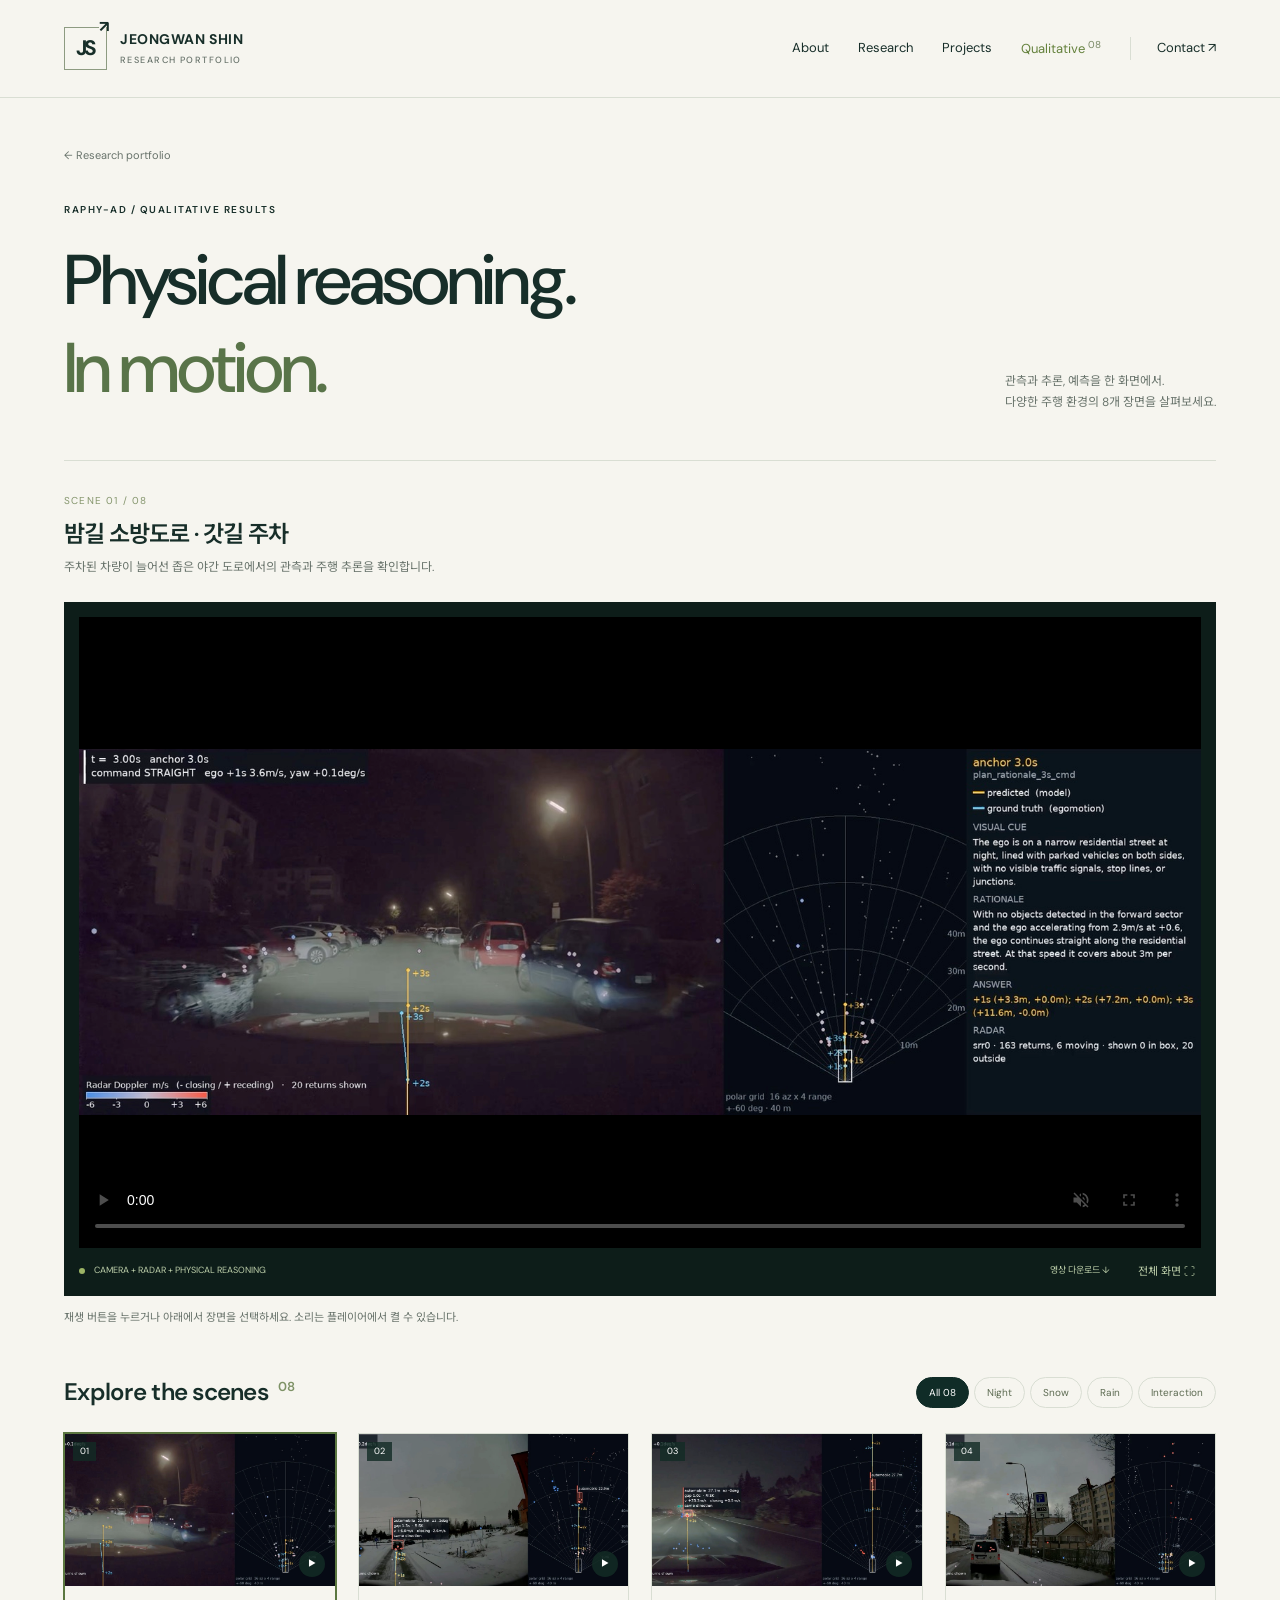
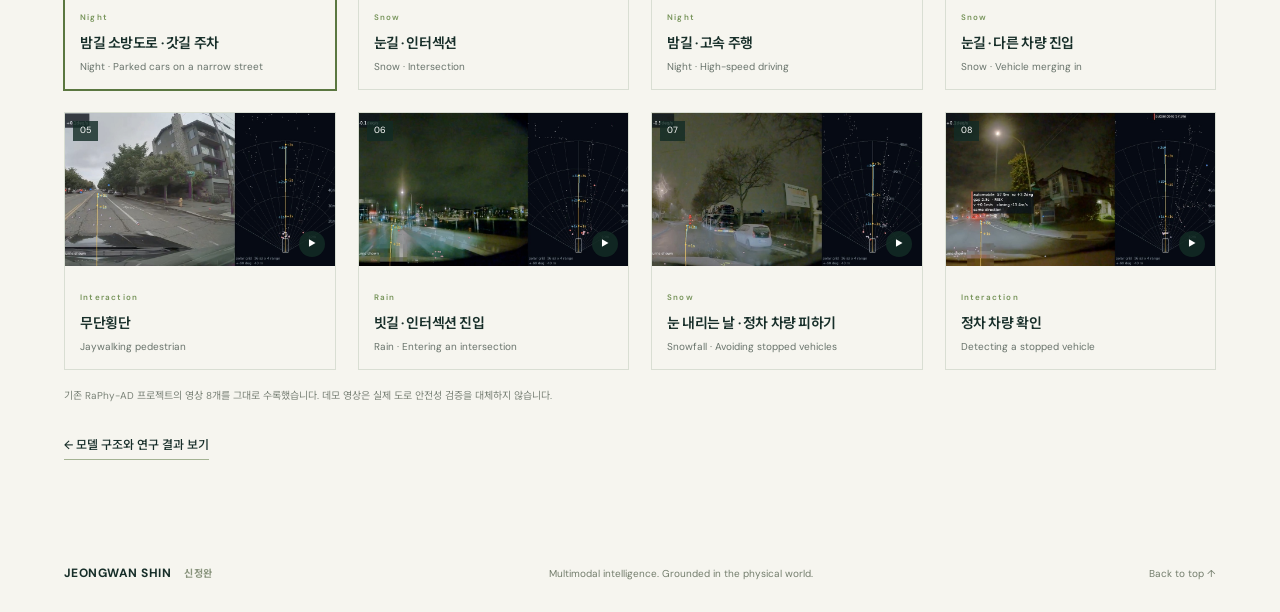
==== qualitative.html @ ce57fabe "Build research portfolio with eight qualitative driving videos" ====
<!doctype html><html lang="ko"><head><meta charset="UTF-8"><meta name="viewport" content="width=device-width, initial-scale=1"><meta name="description" content="신정완의 연구 포트폴리오. Radar-AI, Physical AI, 자율주행 및 Video-LM 연구와 RaPhy-AD 영상 데모."><meta name="theme-color" content="#102c27"><title>Qualitative · 8 Driving Scenes · Jeongwan Shin</title><link rel="icon" href="favicon.svg" type="image/svg+xml"><link rel="stylesheet" href="style.css"></head><body><a class="skip" href="#main">본문 바로가기</a><header><a class="brand" href="index.html"><span class="brand-mark">JS<span>↗</span></span><span>JEONGWAN SHIN<small>RESEARCH PORTFOLIO</small></span></a><nav aria-label="주 메뉴"><a href="index.html#about">About</a><a href="index.html#research">Research</a><a href="index.html#projects">Projects</a><a href="qualitative.html">Qualitative <span class="nav-count">08</span></a><a href="index.html#contact">Contact ↗</a></nav></header><main id="main"><section class="qual-intro"><a class="back-link" href="index.html#projects">← Research portfolio</a><div class="section-head"><div><p class="eyebrow">RAPHY-AD / QUALITATIVE RESULTS</p><h1>Physical reasoning.<br><em>In motion.</em></h1></div><p>관측과 추론, 예측을 한 화면에서.<br>다양한 주행 환경의 8개 장면을 살펴보세요.</p></div></section><section class="cinema-section" aria-label="선택한 주행 영상"><div class="selected-info" aria-live="polite"><span id="scene-number">SCENE 01 / 08</span><h2 id="scene-title">밤길 소방도로 · 갓길 주차</h2><p id="scene-description">주차된 차량이 늘어선 좁은 야간 도로에서의 관측과 주행 추론을 확인합니다.</p></div><div class="cinema"><video id="player" controls muted playsinline preload="metadata" poster="scene-01.jpg" aria-label="밤길 소방도로 · 갓길 주차"><source src="scene-01.mp4" type="video/mp4">브라우저가 영상을 지원하지 않습니다.</video><div class="cinema-bar"><span><i class="dot"></i> CAMERA + RADAR + PHYSICAL REASONING</span><div><a id="video-download" href="scene-01.mp4" download>영상 다운로드 ↓</a><button id="fullscreen" type="button">전체 화면 ⛶</button></div></div></div><p class="video-status" id="video-status" role="status">재생 버튼을 누르거나 아래에서 장면을 선택하세요. 소리는 플레이어에서 켤 수 있습니다.</p></section><section class="video-library"><div class="library-head"><h2>Explore the scenes <span>08</span></h2><div class="filters" role="group" aria-label="주행 환경 필터"><button data-filter="All" aria-pressed="true">All 08</button><button data-filter="Night" aria-pressed="false">Night</button><button data-filter="Snow" aria-pressed="false">Snow</button><button data-filter="Rain" aria-pressed="false">Rain</button><button data-filter="Interaction" aria-pressed="false">Interaction</button></div></div><div class="video-grid"><button class="video-card active" data-scene="1" data-category="Night" aria-pressed="true"><div class="thumb"><img src="scene-01.jpg" loading="lazy" alt=""><span class="thumb-index">01</span><span class="thumb-play">▶</span></div><div class="card-copy"><span class="eyebrow">Night</span><h3>밤길 소방도로 · 갓길 주차</h3><p>Night · Parked cars on a narrow street</p></div></button><button class="video-card " data-scene="2" data-category="Snow" aria-pressed="false"><div class="thumb"><img src="scene-02.jpg" loading="lazy" alt=""><span class="thumb-index">02</span><span class="thumb-play">▶</span></div><div class="card-copy"><span class="eyebrow">Snow</span><h3>눈길 · 인터섹션</h3><p>Snow · Intersection</p></div></button><button class="video-card " data-scene="3" data-category="Night" aria-pressed="false"><div class="thumb"><img src="scene-03.jpg" loading="lazy" alt=""><span class="thumb-index">03</span><span class="thumb-play">▶</span></div><div class="card-copy"><span class="eyebrow">Night</span><h3>밤길 · 고속 주행</h3><p>Night · High-speed driving</p></div></button><button class="video-card " data-scene="4" data-category="Snow" aria-pressed="false"><div class="thumb"><img src="scene-04.jpg" loading="lazy" alt=""><span class="thumb-index">04</span><span class="thumb-play">▶</span></div><div class="card-copy"><span class="eyebrow">Snow</span><h3>눈길 · 다른 차량 진입</h3><p>Snow · Vehicle merging in</p></div></button><button class="video-card " data-scene="5" data-category="Interaction" aria-pressed="false"><div class="thumb"><img src="scene-05.jpg" loading="lazy" alt=""><span class="thumb-index">05</span><span class="thumb-play">▶</span></div><div class="card-copy"><span class="eyebrow">Interaction</span><h3>무단횡단</h3><p>Jaywalking pedestrian</p></div></button><button class="video-card " data-scene="6" data-category="Rain" aria-pressed="false"><div class="thumb"><img src="scene-06.jpg" loading="lazy" alt=""><span class="thumb-index">06</span><span class="thumb-play">▶</span></div><div class="card-copy"><span class="eyebrow">Rain</span><h3>빗길 · 인터섹션 진입</h3><p>Rain · Entering an intersection</p></div></button><button class="video-card " data-scene="7" data-category="Snow" aria-pressed="false"><div class="thumb"><img src="scene-07.jpg" loading="lazy" alt=""><span class="thumb-index">07</span><span class="thumb-play">▶</span></div><div class="card-copy"><span class="eyebrow">Snow</span><h3>눈 내리는 날 · 정차 차량 피하기</h3><p>Snowfall · Avoiding stopped vehicles</p></div></button><button class="video-card " data-scene="8" data-category="Interaction" aria-pressed="false"><div class="thumb"><img src="scene-08.jpg" loading="lazy" alt=""><span class="thumb-index">08</span><span class="thumb-play">▶</span></div><div class="card-copy"><span class="eyebrow">Interaction</span><h3>정차 차량 확인</h3><p>Detecting a stopped vehicle</p></div></button></div><p class="source-note">기존 RaPhy-AD 프로젝트의 영상 8개를 그대로 수록했습니다. 데모 영상은 실제 도로 안전성 검증을 대체하지 않습니다.</p><a class="text-link" href="index.html#projects">← 모델 구조와 연구 결과 보기</a></section></main><footer><a class="brand" href="index.html">JEONGWAN SHIN <span>신정완</span></a><p>Multimodal intelligence. Grounded in the physical world.</p><a href="#main">Back to top ↑</a></footer><script src="script.js"></script></body></html>
---- style.css ----
@import url('https://fonts.googleapis.com/css2?family=DM+Sans:wght@400;500;600;700&family=Noto+Sans+KR:wght@400;500;600;700;800&display=swap');
:root{--ink:#172e29;--muted:#68736b;--paper:#f6f5ef;--green:#102c27;--lime:#d4e4ab;--line:#d9ded3}*{box-sizing:border-box}html{scroll-behavior:smooth;scroll-padding-top:100px}body{margin:0;background:var(--paper);color:var(--ink);font-family:'DM Sans','Noto Sans KR',sans-serif;line-height:1.7;-webkit-font-smoothing:antialiased}a{color:inherit;text-decoration:none}button{font:inherit;cursor:pointer}img{max-width:100%;display:block}button,a{-webkit-tap-highlight-color:transparent}a:focus-visible,button:focus-visible,summary:focus-visible{outline:3px solid #8fa73e;outline-offset:5px}h1,h2,h3,p{margin:0}h1,h2,h3{line-height:1.25;letter-spacing:-.045em}h2{font-size:clamp(30px,3.1vw,46px);font-weight:600}h3{font-size:23px;font-weight:600}p{word-break:keep-all}em{font-style:normal;color:#597449}.skip{position:absolute;left:20px;top:-100px;z-index:100;background:white;padding:12px}.skip:focus{top:0}header{height:98px;display:flex;align-items:center;justify-content:space-between;padding:0 5%;border-bottom:1px solid var(--line);background:var(--paper)}.brand{display:flex;align-items:center;gap:13px;font-size:14px;font-weight:700;letter-spacing:.04em;line-height:1.4}.brand small{display:block;font-size:9px;color:var(--muted);letter-spacing:.16em;font-weight:500;margin-top:4px}.brand-mark{font-size:21px;letter-spacing:-.12em;position:relative;border:1px solid #8d9b81;width:43px;height:43px;display:grid;place-items:center}.brand-mark span{position:absolute;right:0;top:-9px;background:var(--paper);font-size:16px;line-height:1}nav{display:flex;gap:29px;align-items:center;font-size:13px}nav a:hover,nav [aria-current]{color:#64813c}nav a:last-child{border-left:1px solid var(--line);padding-left:26px}.nav-count{font-size:10px;vertical-align:super;color:#788764}main{max-width:1600px;margin:auto}.hero{padding:88px 5% 78px;display:grid;grid-template-columns:1fr 1fr;gap:6%;align-items:center}.eyebrow{font-size:10px;letter-spacing:.15em;font-weight:600;line-height:1.6}.dot{display:inline-block;width:6px;height:6px;border-radius:50%;background:#9cb466;margin-right:7px;vertical-align:middle}.hero h1{font-size:clamp(36px,4vw,61px);font-weight:600;line-height:1.3;margin:25px 0}.hero-desc{color:var(--muted);font-size:14px;line-height:1.9}.identity{margin:28px 0}.identity strong{font-size:17px}.identity strong span{font-size:13px;color:var(--muted);margin-left:8px;font-weight:400}.identity p{font-size:11px;line-height:1.8;color:var(--muted);margin-top:6px}.actions{display:flex;align-items:center;gap:24px;margin-top:31px}.button{display:inline-flex;align-items:center;justify-content:center;gap:29px;padding:15px 23px;font-size:12px;font-weight:500;transition:transform .2s}.button:hover{transform:translateY(-3px)}.primary{background:var(--green);color:#fff}.text-link{font-size:12px;font-weight:500;border-bottom:1px solid #a4b393;padding-bottom:4px}.hero-visual{background:#173b32;padding:18px;color:#dfe7ce;box-shadow:18px 18px 0 #e9ecdf;transform:rotate(-1deg)}.visual-top{display:flex;justify-content:space-between;font-size:9px;letter-spacing:.09em;margin-bottom:17px}.hero-visual img{width:100%;aspect-ratio:1.73;object-fit:cover}.visual-caption{display:flex;align-items:center;gap:15px;margin:21px 0}.visual-caption strong{font-size:17px;font-weight:500}.visual-caption p{font-size:10px;letter-spacing:.1em;color:#b7c8af;margin-top:4px}.visual-caption>span:last-child{margin-left:auto;font-size:25px}.play{border:1px solid #7c9872;width:38px;height:38px;border-radius:50%;display:grid;place-items:center;font-size:10px}.visual-tags{display:flex;gap:8px;border-top:1px solid #3a5547;padding-top:15px}.visual-tags span{font-size:8px;border:1px solid #45624e;padding:3px 8px;letter-spacing:.08em}.specialties{display:flex;justify-content:space-between;align-items:center;padding:22px 5%;border-top:1px solid var(--line);border-bottom:1px solid var(--line);font-size:11px;letter-spacing:.15em}.specialties i{font-size:20px;color:#879c6e}.section{margin:0 5%;padding:88px 0;border-bottom:1px solid var(--line)}.about,.experience{display:grid;grid-template-columns:1fr 1.2fr;gap:12%}.section h2{margin-top:17px}.lead{font-size:23px;letter-spacing:-.03em;line-height:1.6}.muted{color:var(--muted);font-size:14px;margin-top:20px}.stats{display:grid;grid-template-columns:repeat(3,1fr);margin-top:35px;gap:20px}.stats strong{font-size:46px;font-weight:500;letter-spacing:-.06em}.stats strong span{font-size:16px;margin-left:6px}.stats p{font-size:11px;color:var(--muted)}.source-note{font-size:10px;color:#7a8277;margin-top:17px;line-height:1.8}.timeline{border-top:1px solid var(--line);margin-top:30px}.timeline>div{display:flex;gap:25px;padding-top:20px;font-size:11px}.timeline span{color:#738365;min-width:75px}.timeline p{color:var(--muted)}.timeline b{font-weight:500;color:var(--ink)}.section-head{display:flex;justify-content:space-between;align-items:flex-end;margin-bottom:38px;gap:30px}.section-head>p{font-size:12px;color:var(--muted)}.research-grid{display:grid;grid-template-columns:repeat(2,1fr);border-top:1px solid var(--line);border-left:1px solid var(--line)}.research-grid article{padding:34px;border-right:1px solid var(--line);border-bottom:1px solid var(--line)}.number{font-size:10px;color:#789160;letter-spacing:.1em}.research-grid h3{margin:17px 0}.research-grid p{font-size:13px;color:var(--muted);max-width:480px}.tag{display:block;font-size:10px;letter-spacing:.03em;color:#6a7a5b;margin-top:26px}.feature{background:var(--green);color:#f3f5eb;padding:60px 5%;margin-top:30px}.feature-head{display:flex;justify-content:space-between;gap:20px;color:var(--lime)}.status{font-size:9px;letter-spacing:.1em;border:1px solid #647959;padding:4px 9px}.feature-title{display:grid;grid-template-columns:1fr 1fr;gap:10%;align-items:end;margin:33px 0}.feature-title h2{font-size:67px;letter-spacing:-.06em}.feature-title h2 span{font-size:28px;display:block;color:var(--lime);font-weight:400;letter-spacing:-.02em;margin-top:17px}.feature-title p{font-size:14px;color:#bdcbb9;line-height:1.9}.architecture{display:block;background:#fff;padding:20px;margin-top:42px}.architecture img{width:100%}.architecture span{display:block;font-size:9px;color:#6c7d5a;margin-top:15px;letter-spacing:.1em}.method-grid{display:grid;grid-template-columns:repeat(3,1fr);gap:36px;margin:38px 0}.method-grid article>span{color:var(--lime);font-size:11px}.method-grid h3{font-size:18px;margin:12px 0}.method-grid p{font-size:12px;color:#aebfac}.results{display:grid;grid-template-columns:repeat(3,1fr);border-top:1px solid #3d5548;border-bottom:1px solid #3d5548;padding:25px 0;gap:30px}.results strong{font-size:55px;letter-spacing:-.05em;font-weight:400;color:var(--lime)}.results strong span{font-size:20px;margin-left:5px}.results p{font-size:11px;color:#bdcbb9}.result-note{font-size:10px;color:#94ab97;margin-top:15px}details{margin-top:28px;border-top:1px solid #56705a;border-bottom:1px solid #56705a}summary{cursor:pointer;list-style:none;display:flex;justify-content:space-between;padding:18px 0;font-size:12px}summary::-webkit-details-marker{display:none}.detail-content p{font-size:12px;color:#bdcbb9;margin-bottom:20px}.feature-actions{display:flex;gap:30px;align-items:center;margin-top:35px}.light{background:var(--lime);color:var(--green)}.simulation-grid{display:grid;grid-template-columns:1fr 1fr;gap:30px}.simulation-grid img{width:100%;aspect-ratio:1.77;object-fit:cover;margin-bottom:25px}.simulation-grid h3{margin:12px 0}.simulation-grid p{color:var(--muted);font-size:13px}.pipeline-detail{border-color:var(--line)}.pipeline-detail img{max-height:600px;width:auto;margin:0 auto 30px}.project-list article{display:flex;gap:25px;padding:24px 0;border-top:1px solid var(--line)}.project-list article>span{font-size:10px;color:#8a9a79}.project-list h3{font-size:17px}.project-list p{font-size:12px;color:var(--muted);margin-top:9px}.contact{background:#e7ebda;padding:65px 5%}.contact h2{margin:20px 0 28px}.email{font-size:clamp(21px,3vw,40px);letter-spacing:-.03em;border-bottom:1px solid #869774;padding-bottom:6px}.contact-links{display:flex;gap:30px;font-size:12px;margin-top:35px}footer{padding:30px 5%;display:flex;align-items:center;justify-content:space-between;gap:30px;font-size:10px;color:#737d6c}footer .brand{font-size:12px;color:var(--ink)}footer .brand span{color:#89947d;font-size:10px}.qual-intro{padding:42px 5% 0}.back-link{font-size:11px;color:var(--muted)}.qual-intro .section-head{margin-top:35px}.qual-intro h1{font-size:clamp(42px,5.5vw,76px);font-weight:500;margin-top:18px}.cinema-section{padding:10px 5% 0}.selected-info{border-top:1px solid var(--line);padding:24px 0}.selected-info>span{font-size:10px;color:#84956c;letter-spacing:.12em}.selected-info h2{font-size:23px;margin:8px 0}.selected-info p{font-size:12px;color:var(--muted)}.cinema{background:#0d1d19;padding:15px}.cinema video{width:100%;display:block;aspect-ratio:1.778;background:#000;object-fit:contain}.cinema-bar{display:flex;justify-content:space-between;align-items:center;gap:15px;padding-top:13px;font-size:9px;color:#bdcfaa}.cinema-bar>div{display:flex;gap:22px;align-items:center}.cinema-bar button{border:0;background:transparent;color:inherit;font-size:11px}.video-status{font-size:11px;color:var(--muted);margin-top:12px}.video-library{padding:50px 5% 75px}.library-head{display:flex;justify-content:space-between;align-items:center;gap:25px;margin-bottom:25px}.library-head h2{font-size:24px;letter-spacing:-.03em}.library-head h2 span{font-size:13px;color:#7e9266;vertical-align:super;margin-left:5px}.filters{display:flex;gap:5px;flex-wrap:wrap}.filters button{border:1px solid var(--line);padding:6px 12px;background:transparent;color:#5c6a51;font-size:10px;border-radius:30px}.filters button[aria-pressed=true]{background:var(--green);color:#fff;border-color:var(--green)}.video-grid{display:grid;grid-template-columns:repeat(4,1fr);gap:22px}.video-card{padding:0;text-align:left;border:1px solid var(--line);background:transparent;transition:box-shadow .2s,transform .2s;color:var(--ink)}.video-card:hover{transform:translateY(-3px)}.video-card.active{border-color:#5b7740;box-shadow:0 0 0 1px #5b7740}.thumb{position:relative}.thumb img{aspect-ratio:1.77;width:100%;object-fit:cover}.thumb-index{position:absolute;left:8px;top:8px;background:#122b25cc;color:white;font-size:9px;padding:2px 7px}.thumb-play{position:absolute;right:10px;bottom:9px;color:white;background:#132c24d9;border-radius:50%;width:26px;height:26px;display:grid;place-items:center;font-size:8px}.card-copy{padding:15px}.card-copy .eyebrow{font-size:8px;color:#769359}.card-copy h3{font-size:14px;line-height:1.5;letter-spacing:-.03em;margin:5px 0}.card-copy p{font-size:10px;color:var(--muted);line-height:1.5;word-break:normal}.video-library>.text-link{display:inline-block;margin-top:30px}[hidden]{display:none!important}
@media(min-width:1500px){header,footer{padding-left:max(5%,calc((100vw - 1440px)/2));padding-right:max(5%,calc((100vw - 1440px)/2))}}@media(max-width:1000px){nav{gap:16px}.hero{gap:4%;padding-top:55px}.hero h1{font-size:38px}.hero-visual{padding:12px}.visual-caption strong{font-size:13px}.actions{gap:14px}.button{gap:15px;padding:13px 16px}.video-grid{grid-template-columns:repeat(2,1fr)}.about,.experience{gap:6%}.stats strong{font-size:38px}.library-head{align-items:flex-start;flex-direction:column}}
@media(max-width:700px){header{height:auto;min-height:100px;flex-wrap:wrap;padding:17px 6%;gap:20px}.brand{font-size:12px}.brand-mark{width:35px;height:35px}nav{width:100%;justify-content:space-between;gap:10px;font-size:11px}nav a:last-child{padding-left:0;border:0}.hero{grid-template-columns:1fr;padding:45px 6% 50px;gap:45px}.hero h1{font-size:40px}.hero-desc{font-size:12px}.hero-visual{max-width:540px;transform:none;box-shadow:8px 8px 0 #e9ecdf}.visual-caption strong{font-size:16px}.specialties{padding:17px 6%;flex-wrap:wrap;gap:15px;font-size:8px}.specialties i{font-size:12px}.specialties i:last-of-type{display:none}.section{margin:0 6%;padding:55px 0}.about,.experience{grid-template-columns:1fr;gap:28px}.lead{font-size:20px}.section-head{display:block;margin-bottom:28px}.section-head>p{margin-top:20px}.research-grid{grid-template-columns:1fr}.research-grid article{padding:26px}.feature{padding:40px 6%}.feature-head{align-items:center}.feature-head .eyebrow{font-size:8px}.status{font-size:7px}.feature-title{grid-template-columns:1fr;gap:25px}.feature-title h2{font-size:54px}.feature-title p{font-size:12px}.architecture{padding:9px;margin-top:25px}.architecture span{font-size:7px}.method-grid{grid-template-columns:1fr;gap:25px}.method-grid h3{margin:7px 0}.results{gap:15px}.results strong{font-size:32px}.results strong span{font-size:12px}.results p{font-size:9px}.feature-actions{align-items:flex-start;flex-direction:column;gap:20px}.simulation-grid{grid-template-columns:1fr;gap:35px}.contact{padding:45px 6%}.contact-links{gap:20px;flex-wrap:wrap;font-size:11px}footer{padding:28px 6%;flex-wrap:wrap;gap:15px}footer p{order:3;width:100%}.qual-intro,.cinema-section{padding-left:6%;padding-right:6%}.qual-intro h1{font-size:43px}.selected-info h2{font-size:21px}.cinema{padding:7px}.cinema-bar{font-size:7px;flex-wrap:wrap;padding:10px 4px 4px}.cinema-bar>div{justify-content:space-between;width:100%;font-size:10px}.video-library{padding:35px 6% 50px}.video-grid{gap:12px}.card-copy{padding:10px}.card-copy h3{font-size:12px}.card-copy p{font-size:9px}.filters button{font-size:9px;padding:6px 10px}.identity{margin:24px 0}.pipeline-detail img{width:100%;height:auto}}@media(prefers-reduced-motion:reduce){html{scroll-behavior:auto}*{transition:none!important;transform:none!important}}
h1,h2,h3{word-break:keep-all}@media(max-width:700px){.hero h1{font-size:clamp(28px,7.7vw,36px)}}
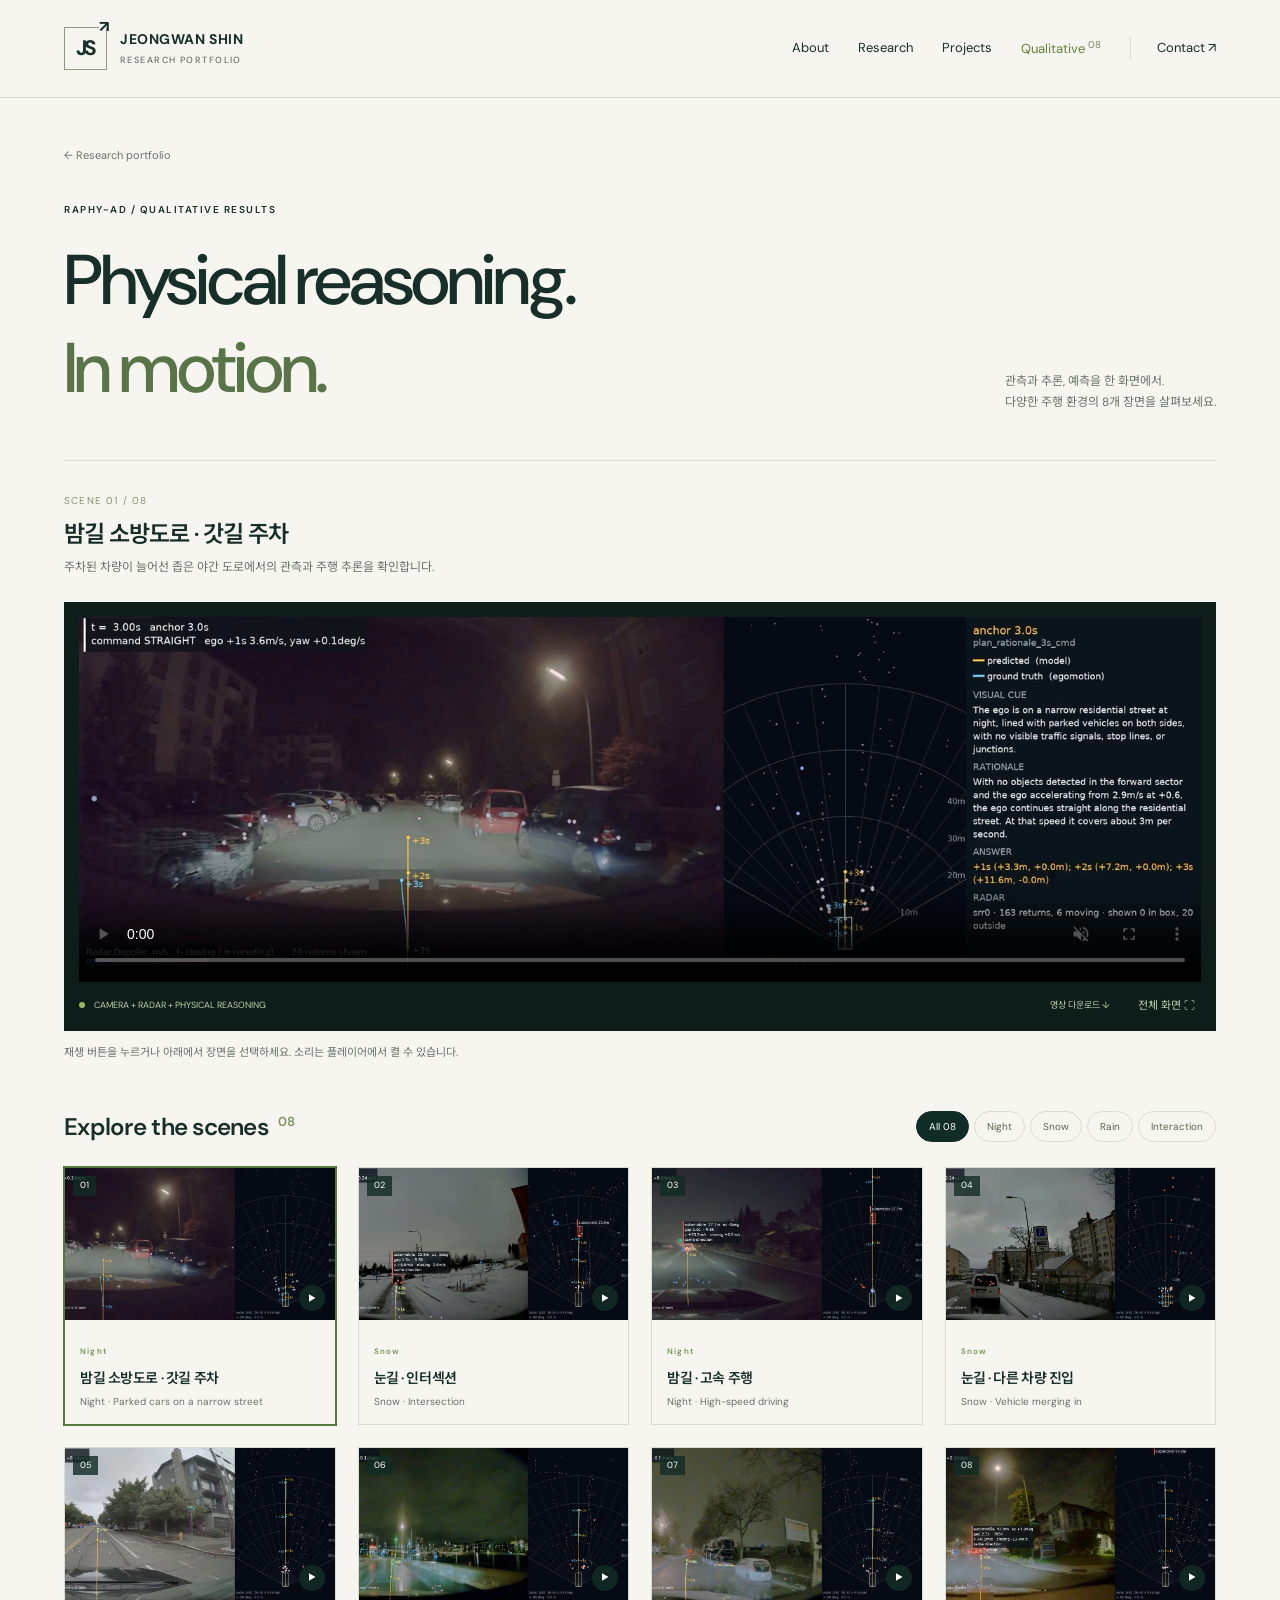
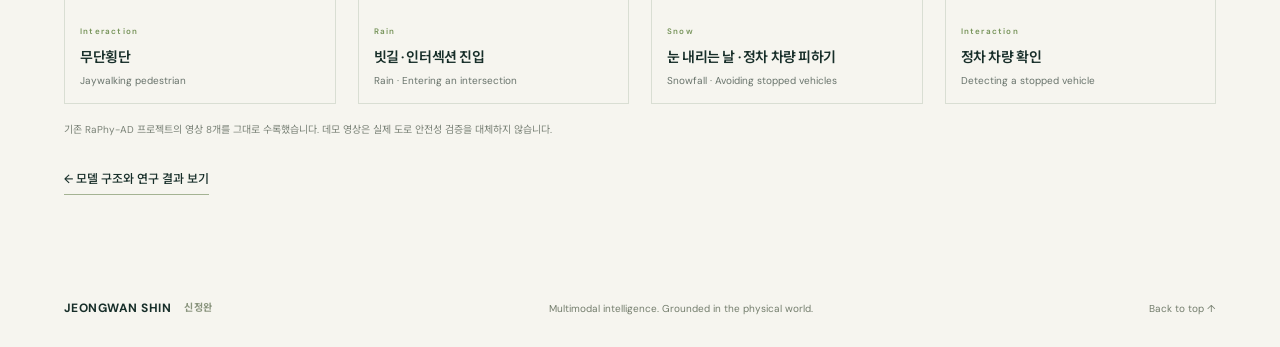
==== commit 0ded8e7e: "Follow all 25 PDF pages and embed qualitative videos after results" ====
--- a/qualitative.html
+++ b/qualitative.html
@@ -1 +1 @@
-<!doctype html><html lang="ko"><head><meta charset="UTF-8"><meta name="viewport" content="width=device-width, initial-scale=1"><meta name="description" content="신정완의 연구 포트폴리오. Radar-AI, Physical AI, 자율주행 및 Video-LM 연구와 RaPhy-AD 영상 데모."><meta name="theme-color" content="#102c27"><title>Qualitative · 8 Driving Scenes · Jeongwan Shin</title><link rel="icon" href="favicon.svg" type="image/svg+xml"><link rel="stylesheet" href="style.css"></head><body><a class="skip" href="#main">본문 바로가기</a><header><a class="brand" href="index.html"><span class="brand-mark">JS<span>↗</span></span><span>JEONGWAN SHIN<small>RESEARCH PORTFOLIO</small></span></a><nav aria-label="주 메뉴"><a href="index.html#about">About</a><a href="index.html#research">Research</a><a href="index.html#projects">Projects</a><a href="qualitative.html">Qualitative <span class="nav-count">08</span></a><a href="index.html#contact">Contact ↗</a></nav></header><main id="main"><section class="qual-intro"><a class="back-link" href="index.html#projects">← Research portfolio</a><div class="section-head"><div><p class="eyebrow">RAPHY-AD / QUALITATIVE RESULTS</p><h1>Physical reasoning.<br><em>In motion.</em></h1></div><p>관측과 추론, 예측을 한 화면에서.<br>다양한 주행 환경의 8개 장면을 살펴보세요.</p></div></section><section class="cinema-section" aria-label="선택한 주행 영상"><div class="selected-info" aria-live="polite"><span id="scene-number">SCENE 01 / 08</span><h2 id="scene-title">밤길 소방도로 · 갓길 주차</h2><p id="scene-description">주차된 차량이 늘어선 좁은 야간 도로에서의 관측과 주행 추론을 확인합니다.</p></div><div class="cinema"><video id="player" controls muted playsinline preload="metadata" poster="scene-01.jpg" aria-label="밤길 소방도로 · 갓길 주차"><source src="scene-01.mp4" type="video/mp4">브라우저가 영상을 지원하지 않습니다.</video><div class="cinema-bar"><span><i class="dot"></i> CAMERA + RADAR + PHYSICAL REASONING</span><div><a id="video-download" href="scene-01.mp4" download>영상 다운로드 ↓</a><button id="fullscreen" type="button">전체 화면 ⛶</button></div></div></div><p class="video-status" id="video-status" role="status">재생 버튼을 누르거나 아래에서 장면을 선택하세요. 소리는 플레이어에서 켤 수 있습니다.</p></section><section class="video-library"><div class="library-head"><h2>Explore the scenes <span>08</span></h2><div class="filters" role="group" aria-label="주행 환경 필터"><button data-filter="All" aria-pressed="true">All 08</button><button data-filter="Night" aria-pressed="false">Night</button><button data-filter="Snow" aria-pressed="false">Snow</button><button data-filter="Rain" aria-pressed="false">Rain</button><button data-filter="Interaction" aria-pressed="false">Interaction</button></div></div><div class="video-grid"><button class="video-card active" data-scene="1" data-category="Night" aria-pressed="true"><div class="thumb"><img src="scene-01.jpg" loading="lazy" alt=""><span class="thumb-index">01</span><span class="thumb-play">▶</span></div><div class="card-copy"><span class="eyebrow">Night</span><h3>밤길 소방도로 · 갓길 주차</h3><p>Night · Parked cars on a narrow street</p></div></button><button class="video-card " data-scene="2" data-category="Snow" aria-pressed="false"><div class="thumb"><img src="scene-02.jpg" loading="lazy" alt=""><span class="thumb-index">02</span><span class="thumb-play">▶</span></div><div class="card-copy"><span class="eyebrow">Snow</span><h3>눈길 · 인터섹션</h3><p>Snow · Intersection</p></div></button><button class="video-card " data-scene="3" data-category="Night" aria-pressed="false"><div class="thumb"><img src="scene-03.jpg" loading="lazy" alt=""><span class="thumb-index">03</span><span class="thumb-play">▶</span></div><div class="card-copy"><span class="eyebrow">Night</span><h3>밤길 · 고속 주행</h3><p>Night · High-speed driving</p></div></button><button class="video-card " data-scene="4" data-category="Snow" aria-pressed="false"><div class="thumb"><img src="scene-04.jpg" loading="lazy" alt=""><span class="thumb-index">04</span><span class="thumb-play">▶</span></div><div class="card-copy"><span class="eyebrow">Snow</span><h3>눈길 · 다른 차량 진입</h3><p>Snow · Vehicle merging in</p></div></button><button class="video-card " data-scene="5" data-category="Interaction" aria-pressed="false"><div class="thumb"><img src="scene-05.jpg" loading="lazy" alt=""><span class="thumb-index">05</span><span class="thumb-play">▶</span></div><div class="card-copy"><span class="eyebrow">Interaction</span><h3>무단횡단</h3><p>Jaywalking pedestrian</p></div></button><button class="video-card " data-scene="6" data-category="Rain" aria-pressed="false"><div class="thumb"><img src="scene-06.jpg" loading="lazy" alt=""><span class="thumb-index">06</span><span class="thumb-play">▶</span></div><div class="card-copy"><span class="eyebrow">Rain</span><h3>빗길 · 인터섹션 진입</h3><p>Rain · Entering an intersection</p></div></button><button class="video-card " data-scene="7" data-category="Snow" aria-pressed="false"><div class="thumb"><img src="scene-07.jpg" loading="lazy" alt=""><span class="thumb-index">07</span><span class="thumb-play">▶</span></div><div class="card-copy"><span class="eyebrow">Snow</span><h3>눈 내리는 날 · 정차 차량 피하기</h3><p>Snowfall · Avoiding stopped vehicles</p></div></button><button class="video-card " data-scene="8" data-category="Interaction" aria-pressed="false"><div class="thumb"><img src="scene-08.jpg" loading="lazy" alt=""><span class="thumb-index">08</span><span class="thumb-play">▶</span></div><div class="card-copy"><span class="eyebrow">Interaction</span><h3>정차 차량 확인</h3><p>Detecting a stopped vehicle</p></div></button></div><p class="source-note">기존 RaPhy-AD 프로젝트의 영상 8개를 그대로 수록했습니다. 데모 영상은 실제 도로 안전성 검증을 대체하지 않습니다.</p><a class="text-link" href="index.html#projects">← 모델 구조와 연구 결과 보기</a></section></main><footer><a class="brand" href="index.html">JEONGWAN SHIN <span>신정완</span></a><p>Multimodal intelligence. Grounded in the physical world.</p><a href="#main">Back to top ↑</a></footer><script src="script.js"></script></body></html>+<!doctype html><html lang="ko"><head><meta charset="UTF-8"><meta name="viewport" content="width=device-width, initial-scale=1"><meta name="description" content="신정완의 연구 포트폴리오. Radar-AI, Physical AI, 자율주행 및 Video-LM 연구와 RaPhy-AD 영상 데모."><meta name="theme-color" content="#102c27"><title>Qualitative · 8 Driving Scenes · Jeongwan Shin</title><link rel="icon" href="favicon.svg" type="image/svg+xml"><link rel="stylesheet" href="style.css"></head><body><a class="skip" href="#main">본문 바로가기</a><header><a class="brand" href="index.html"><span class="brand-mark">JS<span>↗</span></span><span>JEONGWAN SHIN<small>RESEARCH PORTFOLIO</small></span></a><nav aria-label="주 메뉴"><a href="index.html#page-02">About</a><a href="index.html#page-03">Research</a><a href="index.html#page-21">Projects</a><a href="qualitative.html">Qualitative <span class="nav-count">08</span></a><a href="index.html#page-25">Contact ↗</a></nav></header><main id="main"><section class="qual-intro"><a class="back-link" href="index.html#page-21">← Research portfolio</a><div class="section-head"><div><p class="eyebrow">RAPHY-AD / QUALITATIVE RESULTS</p><h1>Physical reasoning.<br><em>In motion.</em></h1></div><p>관측과 추론, 예측을 한 화면에서.<br>다양한 주행 환경의 8개 장면을 살펴보세요.</p></div></section><section class="cinema-section" aria-label="선택한 주행 영상"><div class="selected-info" aria-live="polite"><span id="scene-number">SCENE 01 / 08</span><h2 id="scene-title">밤길 소방도로 · 갓길 주차</h2><p id="scene-description">주차된 차량이 늘어선 좁은 야간 도로에서의 관측과 주행 추론을 확인합니다.</p></div><div class="cinema"><video id="player" controls muted playsinline preload="metadata" poster="scene-01.jpg" aria-label="밤길 소방도로 · 갓길 주차"><source src="scene-01.mp4" type="video/mp4">브라우저가 영상을 지원하지 않습니다.</video><div class="cinema-bar"><span><i class="dot"></i> CAMERA + RADAR + PHYSICAL REASONING</span><div><a id="video-download" href="scene-01.mp4" download>영상 다운로드 ↓</a><button id="fullscreen" type="button">전체 화면 ⛶</button></div></div></div><p class="video-status" id="video-status" role="status">재생 버튼을 누르거나 아래에서 장면을 선택하세요. 소리는 플레이어에서 켤 수 있습니다.</p></section><section class="video-library"><div class="library-head"><h2>Explore the scenes <span>08</span></h2><div class="filters" role="group" aria-label="주행 환경 필터"><button data-filter="All" aria-pressed="true">All 08</button><button data-filter="Night" aria-pressed="false">Night</button><button data-filter="Snow" aria-pressed="false">Snow</button><button data-filter="Rain" aria-pressed="false">Rain</button><button data-filter="Interaction" aria-pressed="false">Interaction</button></div></div><div class="video-grid"><button class="video-card active" data-scene="1" data-category="Night" aria-pressed="true"><div class="thumb"><img src="scene-01.jpg" loading="lazy" alt=""><span class="thumb-index">01</span><span class="thumb-play">▶</span></div><div class="card-copy"><span class="eyebrow">Night</span><h3>밤길 소방도로 · 갓길 주차</h3><p>Night · Parked cars on a narrow street</p></div></button><button class="video-card " data-scene="2" data-category="Snow" aria-pressed="false"><div class="thumb"><img src="scene-02.jpg" loading="lazy" alt=""><span class="thumb-index">02</span><span class="thumb-play">▶</span></div><div class="card-copy"><span class="eyebrow">Snow</span><h3>눈길 · 인터섹션</h3><p>Snow · Intersection</p></div></button><button class="video-card " data-scene="3" data-category="Night" aria-pressed="false"><div class="thumb"><img src="scene-03.jpg" loading="lazy" alt=""><span class="thumb-index">03</span><span class="thumb-play">▶</span></div><div class="card-copy"><span class="eyebrow">Night</span><h3>밤길 · 고속 주행</h3><p>Night · High-speed driving</p></div></button><button class="video-card " data-scene="4" data-category="Snow" aria-pressed="false"><div class="thumb"><img src="scene-04.jpg" loading="lazy" alt=""><span class="thumb-index">04</span><span class="thumb-play">▶</span></div><div class="card-copy"><span class="eyebrow">Snow</span><h3>눈길 · 다른 차량 진입</h3><p>Snow · Vehicle merging in</p></div></button><button class="video-card " data-scene="5" data-category="Interaction" aria-pressed="false"><div class="thumb"><img src="scene-05.jpg" loading="lazy" alt=""><span class="thumb-index">05</span><span class="thumb-play">▶</span></div><div class="card-copy"><span class="eyebrow">Interaction</span><h3>무단횡단</h3><p>Jaywalking pedestrian</p></div></button><button class="video-card " data-scene="6" data-category="Rain" aria-pressed="false"><div class="thumb"><img src="scene-06.jpg" loading="lazy" alt=""><span class="thumb-index">06</span><span class="thumb-play">▶</span></div><div class="card-copy"><span class="eyebrow">Rain</span><h3>빗길 · 인터섹션 진입</h3><p>Rain · Entering an intersection</p></div></button><button class="video-card " data-scene="7" data-category="Snow" aria-pressed="false"><div class="thumb"><img src="scene-07.jpg" loading="lazy" alt=""><span class="thumb-index">07</span><span class="thumb-play">▶</span></div><div class="card-copy"><span class="eyebrow">Snow</span><h3>눈 내리는 날 · 정차 차량 피하기</h3><p>Snowfall · Avoiding stopped vehicles</p></div></button><button class="video-card " data-scene="8" data-category="Interaction" aria-pressed="false"><div class="thumb"><img src="scene-08.jpg" loading="lazy" alt=""><span class="thumb-index">08</span><span class="thumb-play">▶</span></div><div class="card-copy"><span class="eyebrow">Interaction</span><h3>정차 차량 확인</h3><p>Detecting a stopped vehicle</p></div></button></div><p class="source-note">기존 RaPhy-AD 프로젝트의 영상 8개를 그대로 수록했습니다. 데모 영상은 실제 도로 안전성 검증을 대체하지 않습니다.</p><a class="text-link" href="index.html#page-21">← 모델 구조와 연구 결과 보기</a></section></main><footer><a class="brand" href="index.html">JEONGWAN SHIN <span>신정완</span></a><p>Multimodal intelligence. Grounded in the physical world.</p><a href="#main">Back to top ↑</a></footer><script src="script.js"></script></body></html>
--- a/style.css
+++ b/style.css
@@ -3,3 +3,7 @@
 @media(min-width:1500px){header,footer{padding-left:max(5%,calc((100vw - 1440px)/2));padding-right:max(5%,calc((100vw - 1440px)/2))}}@media(max-width:1000px){nav{gap:16px}.hero{gap:4%;padding-top:55px}.hero h1{font-size:38px}.hero-visual{padding:12px}.visual-caption strong{font-size:13px}.actions{gap:14px}.button{gap:15px;padding:13px 16px}.video-grid{grid-template-columns:repeat(2,1fr)}.about,.experience{gap:6%}.stats strong{font-size:38px}.library-head{align-items:flex-start;flex-direction:column}}
 @media(max-width:700px){header{height:auto;min-height:100px;flex-wrap:wrap;padding:17px 6%;gap:20px}.brand{font-size:12px}.brand-mark{width:35px;height:35px}nav{width:100%;justify-content:space-between;gap:10px;font-size:11px}nav a:last-child{padding-left:0;border:0}.hero{grid-template-columns:1fr;padding:45px 6% 50px;gap:45px}.hero h1{font-size:40px}.hero-desc{font-size:12px}.hero-visual{max-width:540px;transform:none;box-shadow:8px 8px 0 #e9ecdf}.visual-caption strong{font-size:16px}.specialties{padding:17px 6%;flex-wrap:wrap;gap:15px;font-size:8px}.specialties i{font-size:12px}.specialties i:last-of-type{display:none}.section{margin:0 6%;padding:55px 0}.about,.experience{grid-template-columns:1fr;gap:28px}.lead{font-size:20px}.section-head{display:block;margin-bottom:28px}.section-head>p{margin-top:20px}.research-grid{grid-template-columns:1fr}.research-grid article{padding:26px}.feature{padding:40px 6%}.feature-head{align-items:center}.feature-head .eyebrow{font-size:8px}.status{font-size:7px}.feature-title{grid-template-columns:1fr;gap:25px}.feature-title h2{font-size:54px}.feature-title p{font-size:12px}.architecture{padding:9px;margin-top:25px}.architecture span{font-size:7px}.method-grid{grid-template-columns:1fr;gap:25px}.method-grid h3{margin:7px 0}.results{gap:15px}.results strong{font-size:32px}.results strong span{font-size:12px}.results p{font-size:9px}.feature-actions{align-items:flex-start;flex-direction:column;gap:20px}.simulation-grid{grid-template-columns:1fr;gap:35px}.contact{padding:45px 6%}.contact-links{gap:20px;flex-wrap:wrap;font-size:11px}footer{padding:28px 6%;flex-wrap:wrap;gap:15px}footer p{order:3;width:100%}.qual-intro,.cinema-section{padding-left:6%;padding-right:6%}.qual-intro h1{font-size:43px}.selected-info h2{font-size:21px}.cinema{padding:7px}.cinema-bar{font-size:7px;flex-wrap:wrap;padding:10px 4px 4px}.cinema-bar>div{justify-content:space-between;width:100%;font-size:10px}.video-library{padding:35px 6% 50px}.video-grid{gap:12px}.card-copy{padding:10px}.card-copy h3{font-size:12px}.card-copy p{font-size:9px}.filters button{font-size:9px;padding:6px 10px}.identity{margin:24px 0}.pipeline-detail img{width:100%;height:auto}}@media(prefers-reduced-motion:reduce){html{scroll-behavior:auto}*{transition:none!important;transform:none!important}}
 h1,h2,h3{word-break:keep-all}@media(max-width:700px){.hero h1{font-size:clamp(28px,7.7vw,36px)}}
+.cinema video{aspect-ratio:auto;height:auto}
+/* Full portfolio in the source PDF's reading order. */
+.chapter-nav{position:sticky;top:0;z-index:20;display:flex;align-items:center;gap:20px;padding:15px 5%;background:#f6f5eff5;backdrop-filter:blur(12px);border-bottom:1px solid var(--line);font-size:11px}.chapter-nav>a{white-space:nowrap}.chapter-nav>a:hover{color:#78934a}.page-jump{margin-left:auto;display:flex;align-items:center;gap:8px;font-size:10px;color:var(--muted)}.page-jump select{font:inherit;padding:8px;max-width:220px;border:1px solid var(--line);background:var(--paper);color:var(--ink);border-radius:0}.opening-note{display:flex;align-items:center;gap:25px;padding:0 5% 30px;font-size:11px}.opening-note>span{margin-right:auto;color:#77856a;font-size:10px;letter-spacing:.1em}.opening-note a{border-bottom:1px solid #9eae8e}.pdf-section{margin:0 5%;padding:65px 0 35px;border-top:1px solid var(--line);scroll-margin-top:85px}.pdf-section-head{display:flex;gap:28px;align-items:flex-start;margin-bottom:28px}.page-no{font-size:45px;line-height:1;color:#8d9e76;font-weight:400;letter-spacing:-.06em;min-width:65px}.page-no small{display:block;font-size:11px;letter-spacing:.05em;margin-top:8px}.pdf-section-head .eyebrow{color:#7b9060;margin-bottom:12px}.pdf-section-head h2{font-size:clamp(26px,3.2vw,43px);line-height:1.35}.page-points{max-width:1080px;padding-left:20px;margin:0 0 35px 94px;display:grid;gap:13px;font-size:14px;line-height:1.95;color:#526053;word-break:keep-all}.page-points li{padding-left:6px}.page-points li::marker{color:#8a9e69}.pdf-figure{margin:32px 0 0;background:white;border:1px solid #d8dfce}.slide-open{padding:0;margin:0;border:0;background:white;width:100%;display:block;cursor:zoom-in}.slide-open img{width:100%;height:auto}.pdf-figure figcaption{display:flex;align-items:center;gap:25px;border-top:1px solid #e3e6dd;padding:13px 19px;font-size:10px;color:#6a7a5c}.pdf-figure figcaption span{margin-right:auto;letter-spacing:.1em}.pdf-figure figcaption a{border-bottom:1px solid #cad3bd}.page-bottom{display:flex;justify-content:space-between;font-size:10px;color:#72835f;margin-top:25px}.chapter-cover{background:var(--green);color:#f4f5eb;margin:0;padding:65px 5% 35px}.chapter-cover .page-points{color:#c5d0be}.chapter-cover .eyebrow{color:var(--lime)}.chapter-cover .page-no{color:var(--lime)}.chapter-cover .page-bottom{color:#c5d0be}.chapter-cover .contact-links{margin:0 0 25px 94px;flex-wrap:wrap}.inline-videos{background:#e9eddf;padding:55px 0 20px;scroll-margin-top:80px}.inline-video-heading{padding:0 5% 30px}.inline-video-heading h2{margin:14px 0}.inline-video-heading>p:not(.eyebrow){font-size:13px;color:var(--muted)}.inline-video-heading .text-link{display:inline-block;margin-top:15px}.inline-videos .video-library{padding-bottom:35px}#slide-dialog{max-width:96vw;width:1500px;max-height:94vh;border:1px solid #6a8058;padding:20px;background:var(--paper);color:var(--ink)}#slide-dialog::backdrop{background:#081510d9;backdrop-filter:blur(4px)}.dialog-bar{display:flex;justify-content:space-between;align-items:center;margin-bottom:15px;gap:20px}.dialog-bar h2{font-size:19px;letter-spacing:0}.dialog-bar button{border:1px solid var(--line);background:var(--green);color:white;padding:8px 15px}.slide-scroll{overflow:auto;max-height:74vh;background:white}.slide-scroll img{min-width:1100px;width:100%;height:auto;max-width:none}#slide-dialog>p,#slide-dialog>a{font-size:11px;margin-top:12px}#slide-dialog>a{display:inline-block;text-decoration:underline}.page-jump select:focus-visible{outline:3px solid #8fa73e}
+@media(max-width:1100px){.chapter-nav{gap:13px;font-size:10px;flex-wrap:wrap}.page-jump select{max-width:170px}.page-points{margin-left:0}.chapter-cover .contact-links{margin-left:0}}@media(max-width:700px){.chapter-nav{padding:11px 6%;gap:9px 15px;position:relative;backdrop-filter:none}.page-jump{margin-left:0;width:100%}.page-jump select{max-width:none;width:100%}.pdf-section{margin:0 6%;padding:40px 0 25px;scroll-margin-top:15px}.pdf-section-head{gap:15px;margin-bottom:22px}.page-no{font-size:32px;min-width:42px}.page-no small{font-size:9px}.pdf-section-head h2{font-size:26px}.pdf-section-head .eyebrow{font-size:9px}.page-points{font-size:13px;line-height:1.9;gap:13px;margin-bottom:25px;padding-left:17px}.chapter-cover{margin:0;padding:40px 6% 25px}.pdf-figure{margin-top:25px}.pdf-figure figcaption{font-size:9px;gap:12px;flex-wrap:wrap;padding:10px}.pdf-figure figcaption span{width:100%}.opening-note{padding:0 6% 25px;flex-wrap:wrap;gap:12px;font-size:10px}.opening-note>span{width:100%}.inline-video-heading{padding:0 6% 25px}.inline-video-heading h2{font-size:30px}.inline-videos{padding-top:40px;scroll-margin-top:15px}#slide-dialog{padding:12px;max-width:98vw}.slide-scroll{max-height:68vh}.dialog-bar h2{font-size:15px}.dialog-bar button{font-size:12px}.chapter-cover .contact-links{font-size:11px;gap:15px}}
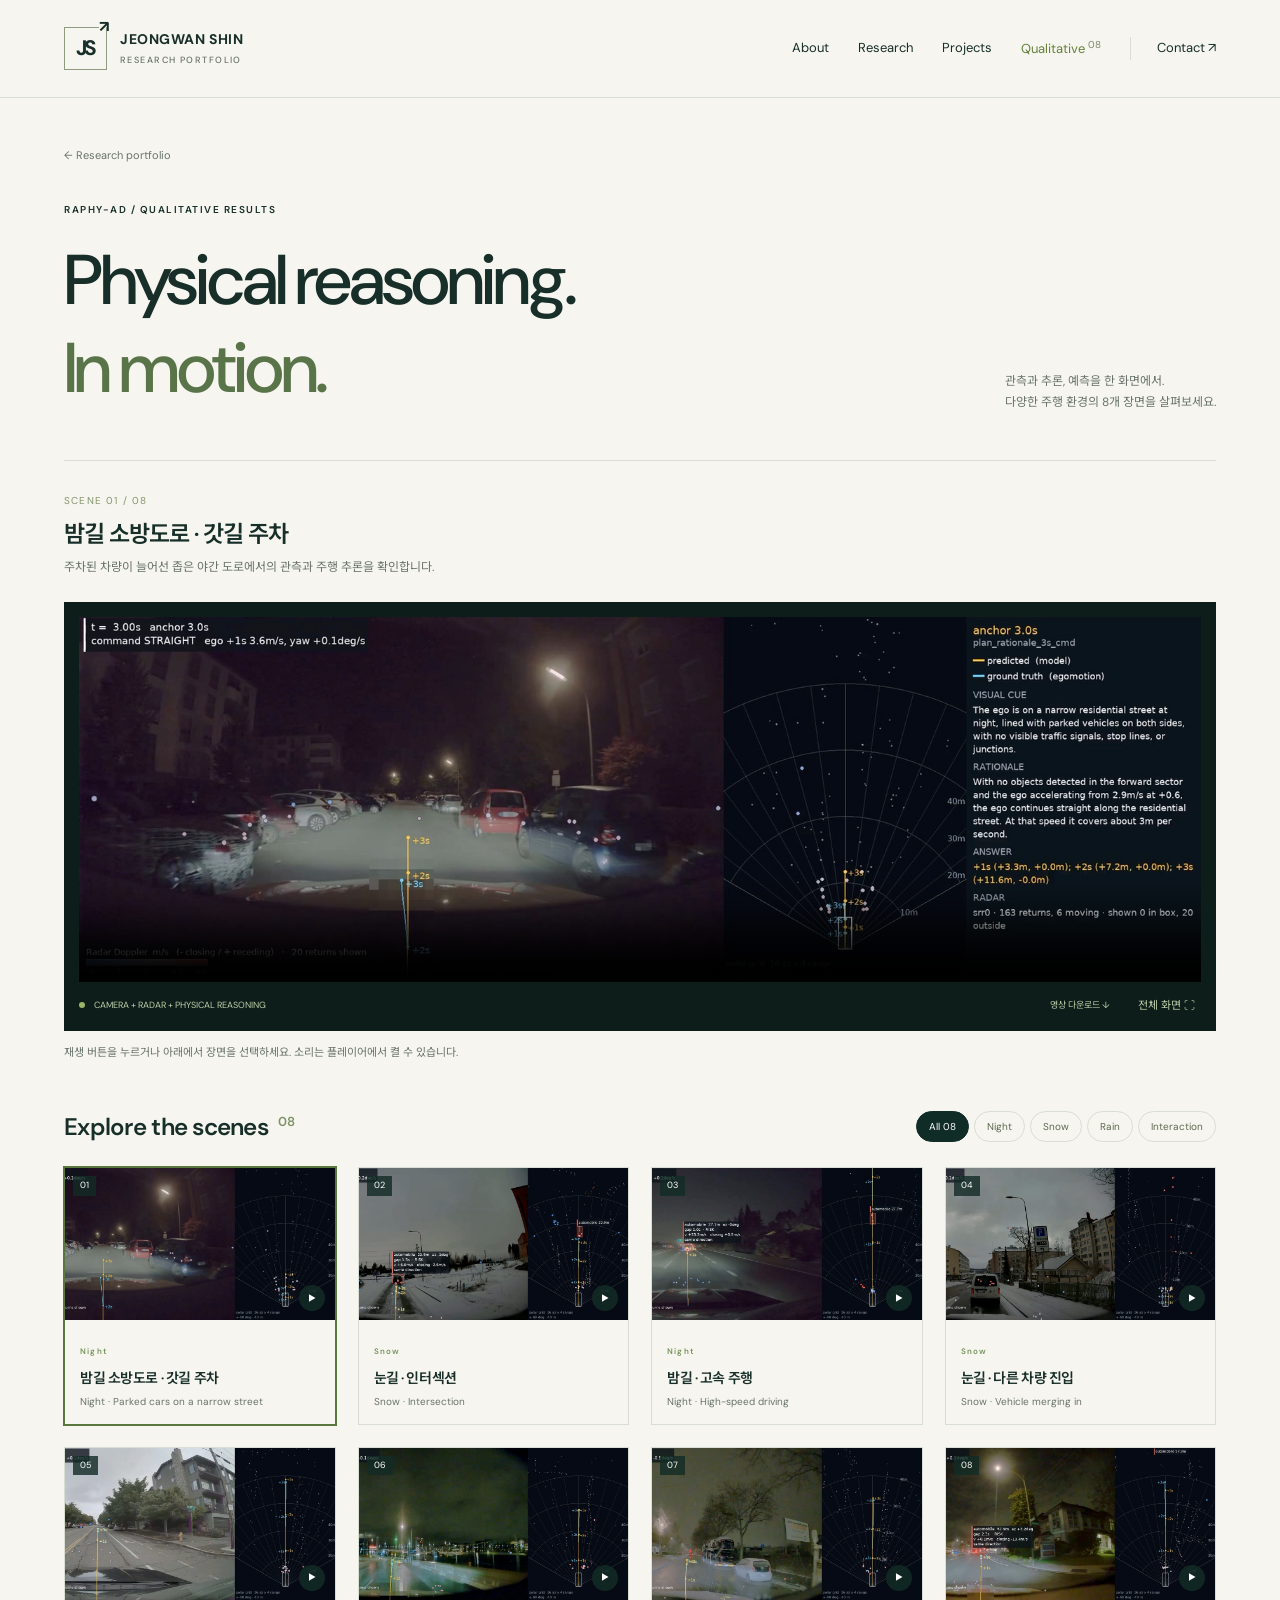
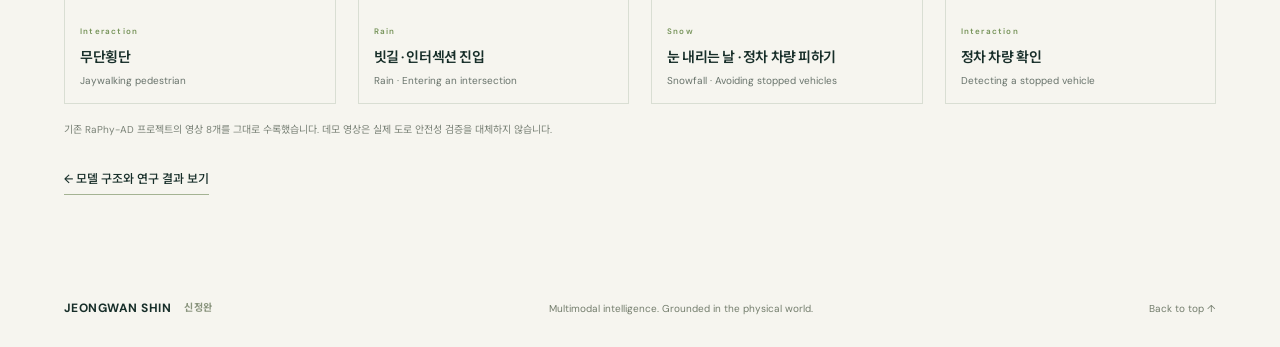
==== commit 9125c5f3: "Refresh cached styles and scripts for expanded portfolio" ====
--- a/qualitative.html
+++ b/qualitative.html
@@ -1 +1 @@
-<!doctype html><html lang="ko"><head><meta charset="UTF-8"><meta name="viewport" content="width=device-width, initial-scale=1"><meta name="description" content="신정완의 연구 포트폴리오. Radar-AI, Physical AI, 자율주행 및 Video-LM 연구와 RaPhy-AD 영상 데모."><meta name="theme-color" content="#102c27"><title>Qualitative · 8 Driving Scenes · Jeongwan Shin</title><link rel="icon" href="favicon.svg" type="image/svg+xml"><link rel="stylesheet" href="style.css"></head><body><a class="skip" href="#main">본문 바로가기</a><header><a class="brand" href="index.html"><span class="brand-mark">JS<span>↗</span></span><span>JEONGWAN SHIN<small>RESEARCH PORTFOLIO</small></span></a><nav aria-label="주 메뉴"><a href="index.html#page-02">About</a><a href="index.html#page-03">Research</a><a href="index.html#page-21">Projects</a><a href="qualitative.html">Qualitative <span class="nav-count">08</span></a><a href="index.html#page-25">Contact ↗</a></nav></header><main id="main"><section class="qual-intro"><a class="back-link" href="index.html#page-21">← Research portfolio</a><div class="section-head"><div><p class="eyebrow">RAPHY-AD / QUALITATIVE RESULTS</p><h1>Physical reasoning.<br><em>In motion.</em></h1></div><p>관측과 추론, 예측을 한 화면에서.<br>다양한 주행 환경의 8개 장면을 살펴보세요.</p></div></section><section class="cinema-section" aria-label="선택한 주행 영상"><div class="selected-info" aria-live="polite"><span id="scene-number">SCENE 01 / 08</span><h2 id="scene-title">밤길 소방도로 · 갓길 주차</h2><p id="scene-description">주차된 차량이 늘어선 좁은 야간 도로에서의 관측과 주행 추론을 확인합니다.</p></div><div class="cinema"><video id="player" controls muted playsinline preload="metadata" poster="scene-01.jpg" aria-label="밤길 소방도로 · 갓길 주차"><source src="scene-01.mp4" type="video/mp4">브라우저가 영상을 지원하지 않습니다.</video><div class="cinema-bar"><span><i class="dot"></i> CAMERA + RADAR + PHYSICAL REASONING</span><div><a id="video-download" href="scene-01.mp4" download>영상 다운로드 ↓</a><button id="fullscreen" type="button">전체 화면 ⛶</button></div></div></div><p class="video-status" id="video-status" role="status">재생 버튼을 누르거나 아래에서 장면을 선택하세요. 소리는 플레이어에서 켤 수 있습니다.</p></section><section class="video-library"><div class="library-head"><h2>Explore the scenes <span>08</span></h2><div class="filters" role="group" aria-label="주행 환경 필터"><button data-filter="All" aria-pressed="true">All 08</button><button data-filter="Night" aria-pressed="false">Night</button><button data-filter="Snow" aria-pressed="false">Snow</button><button data-filter="Rain" aria-pressed="false">Rain</button><button data-filter="Interaction" aria-pressed="false">Interaction</button></div></div><div class="video-grid"><button class="video-card active" data-scene="1" data-category="Night" aria-pressed="true"><div class="thumb"><img src="scene-01.jpg" loading="lazy" alt=""><span class="thumb-index">01</span><span class="thumb-play">▶</span></div><div class="card-copy"><span class="eyebrow">Night</span><h3>밤길 소방도로 · 갓길 주차</h3><p>Night · Parked cars on a narrow street</p></div></button><button class="video-card " data-scene="2" data-category="Snow" aria-pressed="false"><div class="thumb"><img src="scene-02.jpg" loading="lazy" alt=""><span class="thumb-index">02</span><span class="thumb-play">▶</span></div><div class="card-copy"><span class="eyebrow">Snow</span><h3>눈길 · 인터섹션</h3><p>Snow · Intersection</p></div></button><button class="video-card " data-scene="3" data-category="Night" aria-pressed="false"><div class="thumb"><img src="scene-03.jpg" loading="lazy" alt=""><span class="thumb-index">03</span><span class="thumb-play">▶</span></div><div class="card-copy"><span class="eyebrow">Night</span><h3>밤길 · 고속 주행</h3><p>Night · High-speed driving</p></div></button><button class="video-card " data-scene="4" data-category="Snow" aria-pressed="false"><div class="thumb"><img src="scene-04.jpg" loading="lazy" alt=""><span class="thumb-index">04</span><span class="thumb-play">▶</span></div><div class="card-copy"><span class="eyebrow">Snow</span><h3>눈길 · 다른 차량 진입</h3><p>Snow · Vehicle merging in</p></div></button><button class="video-card " data-scene="5" data-category="Interaction" aria-pressed="false"><div class="thumb"><img src="scene-05.jpg" loading="lazy" alt=""><span class="thumb-index">05</span><span class="thumb-play">▶</span></div><div class="card-copy"><span class="eyebrow">Interaction</span><h3>무단횡단</h3><p>Jaywalking pedestrian</p></div></button><button class="video-card " data-scene="6" data-category="Rain" aria-pressed="false"><div class="thumb"><img src="scene-06.jpg" loading="lazy" alt=""><span class="thumb-index">06</span><span class="thumb-play">▶</span></div><div class="card-copy"><span class="eyebrow">Rain</span><h3>빗길 · 인터섹션 진입</h3><p>Rain · Entering an intersection</p></div></button><button class="video-card " data-scene="7" data-category="Snow" aria-pressed="false"><div class="thumb"><img src="scene-07.jpg" loading="lazy" alt=""><span class="thumb-index">07</span><span class="thumb-play">▶</span></div><div class="card-copy"><span class="eyebrow">Snow</span><h3>눈 내리는 날 · 정차 차량 피하기</h3><p>Snowfall · Avoiding stopped vehicles</p></div></button><button class="video-card " data-scene="8" data-category="Interaction" aria-pressed="false"><div class="thumb"><img src="scene-08.jpg" loading="lazy" alt=""><span class="thumb-index">08</span><span class="thumb-play">▶</span></div><div class="card-copy"><span class="eyebrow">Interaction</span><h3>정차 차량 확인</h3><p>Detecting a stopped vehicle</p></div></button></div><p class="source-note">기존 RaPhy-AD 프로젝트의 영상 8개를 그대로 수록했습니다. 데모 영상은 실제 도로 안전성 검증을 대체하지 않습니다.</p><a class="text-link" href="index.html#page-21">← 모델 구조와 연구 결과 보기</a></section></main><footer><a class="brand" href="index.html">JEONGWAN SHIN <span>신정완</span></a><p>Multimodal intelligence. Grounded in the physical world.</p><a href="#main">Back to top ↑</a></footer><script src="script.js"></script></body></html>+<!doctype html><html lang="ko"><head><meta charset="UTF-8"><meta name="viewport" content="width=device-width, initial-scale=1"><meta name="description" content="신정완의 연구 포트폴리오. Radar-AI, Physical AI, 자율주행 및 Video-LM 연구와 RaPhy-AD 영상 데모."><meta name="theme-color" content="#102c27"><title>Qualitative · 8 Driving Scenes · Jeongwan Shin</title><link rel="icon" href="favicon.svg" type="image/svg+xml"><link rel="stylesheet" href="style.css?v=pdf25"></head><body><a class="skip" href="#main">본문 바로가기</a><header><a class="brand" href="index.html"><span class="brand-mark">JS<span>↗</span></span><span>JEONGWAN SHIN<small>RESEARCH PORTFOLIO</small></span></a><nav aria-label="주 메뉴"><a href="index.html#page-02">About</a><a href="index.html#page-03">Research</a><a href="index.html#page-21">Projects</a><a href="qualitative.html">Qualitative <span class="nav-count">08</span></a><a href="index.html#page-25">Contact ↗</a></nav></header><main id="main"><section class="qual-intro"><a class="back-link" href="index.html#page-21">← Research portfolio</a><div class="section-head"><div><p class="eyebrow">RAPHY-AD / QUALITATIVE RESULTS</p><h1>Physical reasoning.<br><em>In motion.</em></h1></div><p>관측과 추론, 예측을 한 화면에서.<br>다양한 주행 환경의 8개 장면을 살펴보세요.</p></div></section><section class="cinema-section" aria-label="선택한 주행 영상"><div class="selected-info" aria-live="polite"><span id="scene-number">SCENE 01 / 08</span><h2 id="scene-title">밤길 소방도로 · 갓길 주차</h2><p id="scene-description">주차된 차량이 늘어선 좁은 야간 도로에서의 관측과 주행 추론을 확인합니다.</p></div><div class="cinema"><video id="player" controls muted playsinline preload="metadata" poster="scene-01.jpg" aria-label="밤길 소방도로 · 갓길 주차"><source src="scene-01.mp4" type="video/mp4">브라우저가 영상을 지원하지 않습니다.</video><div class="cinema-bar"><span><i class="dot"></i> CAMERA + RADAR + PHYSICAL REASONING</span><div><a id="video-download" href="scene-01.mp4" download>영상 다운로드 ↓</a><button id="fullscreen" type="button">전체 화면 ⛶</button></div></div></div><p class="video-status" id="video-status" role="status">재생 버튼을 누르거나 아래에서 장면을 선택하세요. 소리는 플레이어에서 켤 수 있습니다.</p></section><section class="video-library"><div class="library-head"><h2>Explore the scenes <span>08</span></h2><div class="filters" role="group" aria-label="주행 환경 필터"><button data-filter="All" aria-pressed="true">All 08</button><button data-filter="Night" aria-pressed="false">Night</button><button data-filter="Snow" aria-pressed="false">Snow</button><button data-filter="Rain" aria-pressed="false">Rain</button><button data-filter="Interaction" aria-pressed="false">Interaction</button></div></div><div class="video-grid"><button class="video-card active" data-scene="1" data-category="Night" aria-pressed="true"><div class="thumb"><img src="scene-01.jpg" loading="lazy" alt=""><span class="thumb-index">01</span><span class="thumb-play">▶</span></div><div class="card-copy"><span class="eyebrow">Night</span><h3>밤길 소방도로 · 갓길 주차</h3><p>Night · Parked cars on a narrow street</p></div></button><button class="video-card " data-scene="2" data-category="Snow" aria-pressed="false"><div class="thumb"><img src="scene-02.jpg" loading="lazy" alt=""><span class="thumb-index">02</span><span class="thumb-play">▶</span></div><div class="card-copy"><span class="eyebrow">Snow</span><h3>눈길 · 인터섹션</h3><p>Snow · Intersection</p></div></button><button class="video-card " data-scene="3" data-category="Night" aria-pressed="false"><div class="thumb"><img src="scene-03.jpg" loading="lazy" alt=""><span class="thumb-index">03</span><span class="thumb-play">▶</span></div><div class="card-copy"><span class="eyebrow">Night</span><h3>밤길 · 고속 주행</h3><p>Night · High-speed driving</p></div></button><button class="video-card " data-scene="4" data-category="Snow" aria-pressed="false"><div class="thumb"><img src="scene-04.jpg" loading="lazy" alt=""><span class="thumb-index">04</span><span class="thumb-play">▶</span></div><div class="card-copy"><span class="eyebrow">Snow</span><h3>눈길 · 다른 차량 진입</h3><p>Snow · Vehicle merging in</p></div></button><button class="video-card " data-scene="5" data-category="Interaction" aria-pressed="false"><div class="thumb"><img src="scene-05.jpg" loading="lazy" alt=""><span class="thumb-index">05</span><span class="thumb-play">▶</span></div><div class="card-copy"><span class="eyebrow">Interaction</span><h3>무단횡단</h3><p>Jaywalking pedestrian</p></div></button><button class="video-card " data-scene="6" data-category="Rain" aria-pressed="false"><div class="thumb"><img src="scene-06.jpg" loading="lazy" alt=""><span class="thumb-index">06</span><span class="thumb-play">▶</span></div><div class="card-copy"><span class="eyebrow">Rain</span><h3>빗길 · 인터섹션 진입</h3><p>Rain · Entering an intersection</p></div></button><button class="video-card " data-scene="7" data-category="Snow" aria-pressed="false"><div class="thumb"><img src="scene-07.jpg" loading="lazy" alt=""><span class="thumb-index">07</span><span class="thumb-play">▶</span></div><div class="card-copy"><span class="eyebrow">Snow</span><h3>눈 내리는 날 · 정차 차량 피하기</h3><p>Snowfall · Avoiding stopped vehicles</p></div></button><button class="video-card " data-scene="8" data-category="Interaction" aria-pressed="false"><div class="thumb"><img src="scene-08.jpg" loading="lazy" alt=""><span class="thumb-index">08</span><span class="thumb-play">▶</span></div><div class="card-copy"><span class="eyebrow">Interaction</span><h3>정차 차량 확인</h3><p>Detecting a stopped vehicle</p></div></button></div><p class="source-note">기존 RaPhy-AD 프로젝트의 영상 8개를 그대로 수록했습니다. 데모 영상은 실제 도로 안전성 검증을 대체하지 않습니다.</p><a class="text-link" href="index.html#page-21">← 모델 구조와 연구 결과 보기</a></section></main><footer><a class="brand" href="index.html">JEONGWAN SHIN <span>신정완</span></a><p>Multimodal intelligence. Grounded in the physical world.</p><a href="#main">Back to top ↑</a></footer><script src="script.js?v=pdf25"></script></body></html>
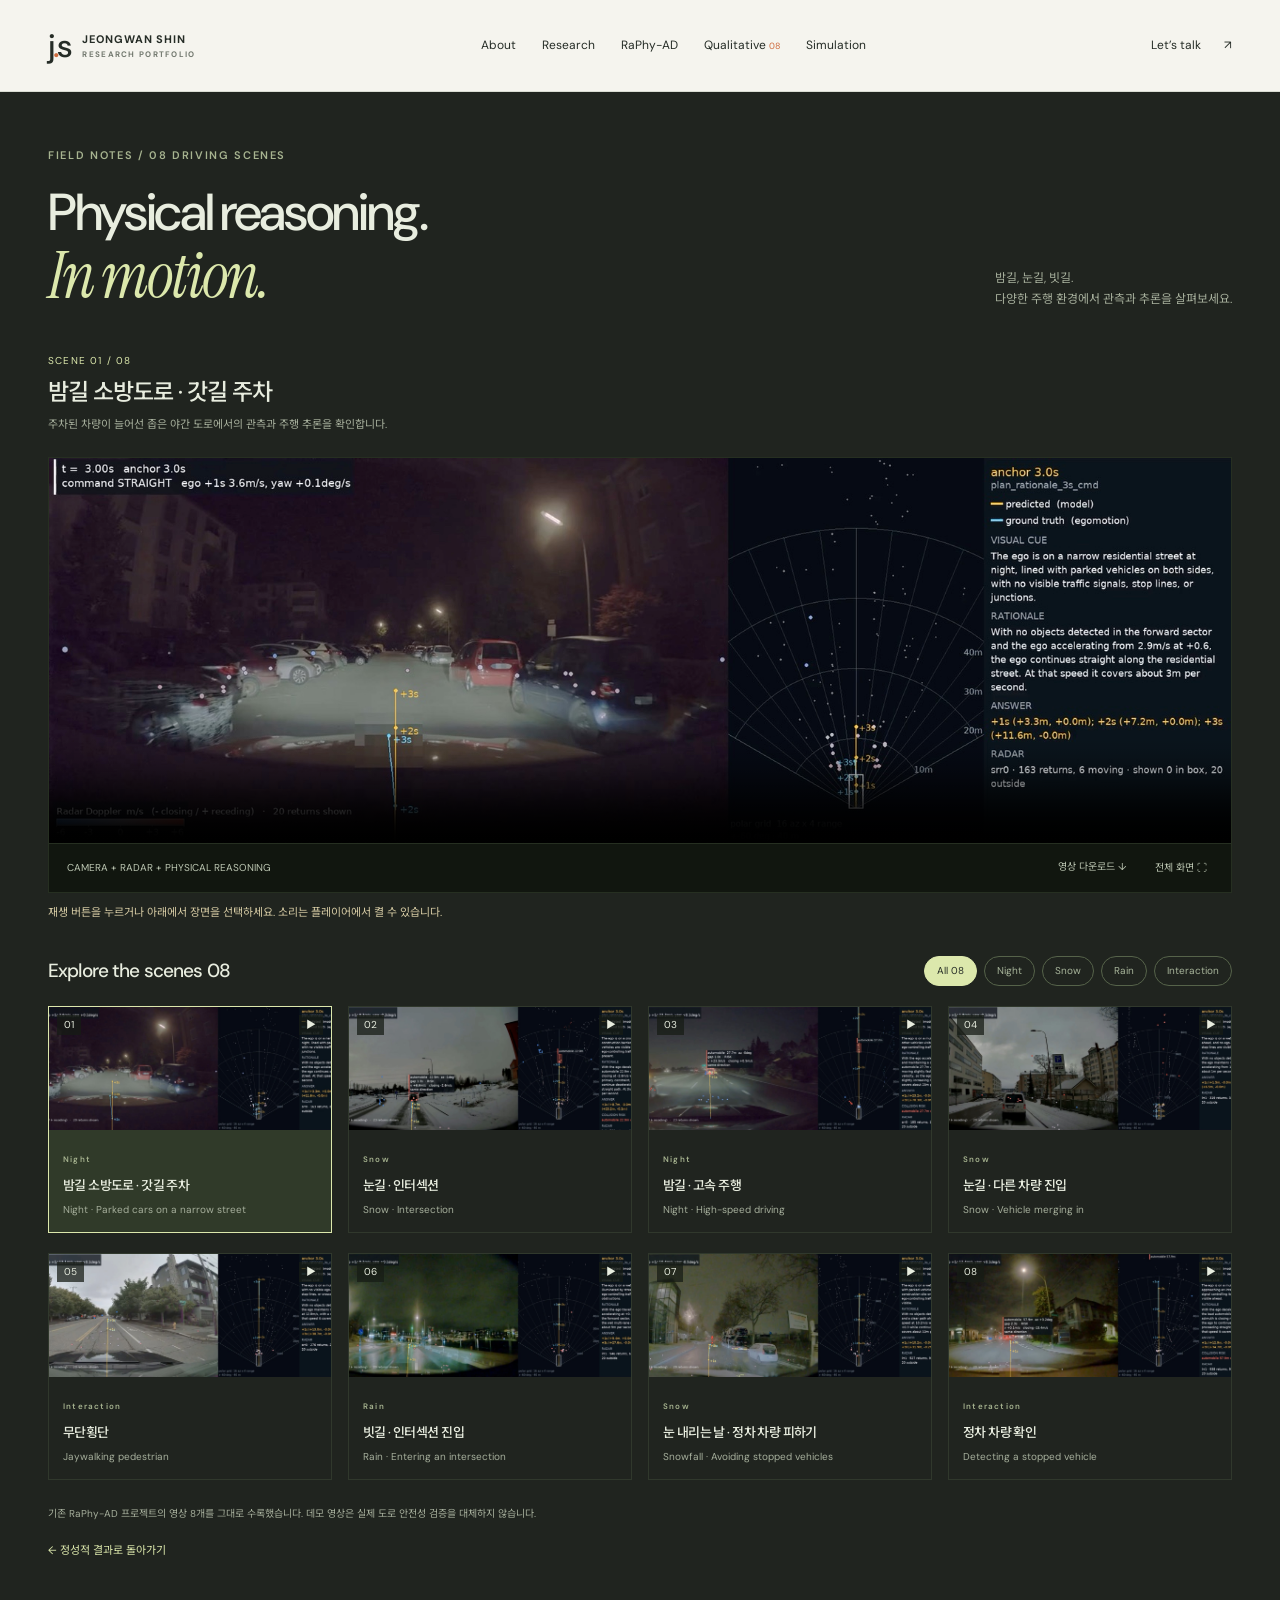
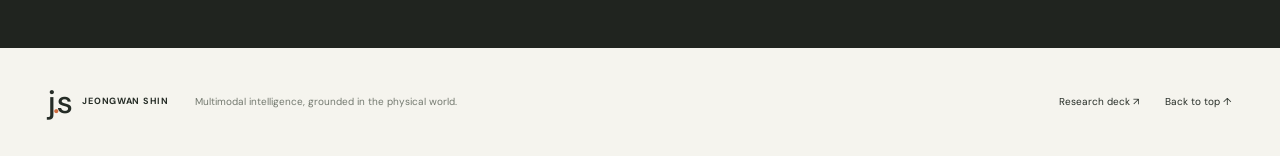
==== commit b1ed29ff: "Redesign portfolio as native editorial research website" ====
--- a/qualitative.html
+++ b/qualitative.html
@@ -1 +1 @@
-<!doctype html><html lang="ko"><head><meta charset="UTF-8"><meta name="viewport" content="width=device-width, initial-scale=1"><meta name="description" content="신정완의 연구 포트폴리오. Radar-AI, Physical AI, 자율주행 및 Video-LM 연구와 RaPhy-AD 영상 데모."><meta name="theme-color" content="#102c27"><title>Qualitative · 8 Driving Scenes · Jeongwan Shin</title><link rel="icon" href="favicon.svg" type="image/svg+xml"><link rel="stylesheet" href="style.css?v=pdf25"></head><body><a class="skip" href="#main">본문 바로가기</a><header><a class="brand" href="index.html"><span class="brand-mark">JS<span>↗</span></span><span>JEONGWAN SHIN<small>RESEARCH PORTFOLIO</small></span></a><nav aria-label="주 메뉴"><a href="index.html#page-02">About</a><a href="index.html#page-03">Research</a><a href="index.html#page-21">Projects</a><a href="qualitative.html">Qualitative <span class="nav-count">08</span></a><a href="index.html#page-25">Contact ↗</a></nav></header><main id="main"><section class="qual-intro"><a class="back-link" href="index.html#page-21">← Research portfolio</a><div class="section-head"><div><p class="eyebrow">RAPHY-AD / QUALITATIVE RESULTS</p><h1>Physical reasoning.<br><em>In motion.</em></h1></div><p>관측과 추론, 예측을 한 화면에서.<br>다양한 주행 환경의 8개 장면을 살펴보세요.</p></div></section><section class="cinema-section" aria-label="선택한 주행 영상"><div class="selected-info" aria-live="polite"><span id="scene-number">SCENE 01 / 08</span><h2 id="scene-title">밤길 소방도로 · 갓길 주차</h2><p id="scene-description">주차된 차량이 늘어선 좁은 야간 도로에서의 관측과 주행 추론을 확인합니다.</p></div><div class="cinema"><video id="player" controls muted playsinline preload="metadata" poster="scene-01.jpg" aria-label="밤길 소방도로 · 갓길 주차"><source src="scene-01.mp4" type="video/mp4">브라우저가 영상을 지원하지 않습니다.</video><div class="cinema-bar"><span><i class="dot"></i> CAMERA + RADAR + PHYSICAL REASONING</span><div><a id="video-download" href="scene-01.mp4" download>영상 다운로드 ↓</a><button id="fullscreen" type="button">전체 화면 ⛶</button></div></div></div><p class="video-status" id="video-status" role="status">재생 버튼을 누르거나 아래에서 장면을 선택하세요. 소리는 플레이어에서 켤 수 있습니다.</p></section><section class="video-library"><div class="library-head"><h2>Explore the scenes <span>08</span></h2><div class="filters" role="group" aria-label="주행 환경 필터"><button data-filter="All" aria-pressed="true">All 08</button><button data-filter="Night" aria-pressed="false">Night</button><button data-filter="Snow" aria-pressed="false">Snow</button><button data-filter="Rain" aria-pressed="false">Rain</button><button data-filter="Interaction" aria-pressed="false">Interaction</button></div></div><div class="video-grid"><button class="video-card active" data-scene="1" data-category="Night" aria-pressed="true"><div class="thumb"><img src="scene-01.jpg" loading="lazy" alt=""><span class="thumb-index">01</span><span class="thumb-play">▶</span></div><div class="card-copy"><span class="eyebrow">Night</span><h3>밤길 소방도로 · 갓길 주차</h3><p>Night · Parked cars on a narrow street</p></div></button><button class="video-card " data-scene="2" data-category="Snow" aria-pressed="false"><div class="thumb"><img src="scene-02.jpg" loading="lazy" alt=""><span class="thumb-index">02</span><span class="thumb-play">▶</span></div><div class="card-copy"><span class="eyebrow">Snow</span><h3>눈길 · 인터섹션</h3><p>Snow · Intersection</p></div></button><button class="video-card " data-scene="3" data-category="Night" aria-pressed="false"><div class="thumb"><img src="scene-03.jpg" loading="lazy" alt=""><span class="thumb-index">03</span><span class="thumb-play">▶</span></div><div class="card-copy"><span class="eyebrow">Night</span><h3>밤길 · 고속 주행</h3><p>Night · High-speed driving</p></div></button><button class="video-card " data-scene="4" data-category="Snow" aria-pressed="false"><div class="thumb"><img src="scene-04.jpg" loading="lazy" alt=""><span class="thumb-index">04</span><span class="thumb-play">▶</span></div><div class="card-copy"><span class="eyebrow">Snow</span><h3>눈길 · 다른 차량 진입</h3><p>Snow · Vehicle merging in</p></div></button><button class="video-card " data-scene="5" data-category="Interaction" aria-pressed="false"><div class="thumb"><img src="scene-05.jpg" loading="lazy" alt=""><span class="thumb-index">05</span><span class="thumb-play">▶</span></div><div class="card-copy"><span class="eyebrow">Interaction</span><h3>무단횡단</h3><p>Jaywalking pedestrian</p></div></button><button class="video-card " data-scene="6" data-category="Rain" aria-pressed="false"><div class="thumb"><img src="scene-06.jpg" loading="lazy" alt=""><span class="thumb-index">06</span><span class="thumb-play">▶</span></div><div class="card-copy"><span class="eyebrow">Rain</span><h3>빗길 · 인터섹션 진입</h3><p>Rain · Entering an intersection</p></div></button><button class="video-card " data-scene="7" data-category="Snow" aria-pressed="false"><div class="thumb"><img src="scene-07.jpg" loading="lazy" alt=""><span class="thumb-index">07</span><span class="thumb-play">▶</span></div><div class="card-copy"><span class="eyebrow">Snow</span><h3>눈 내리는 날 · 정차 차량 피하기</h3><p>Snowfall · Avoiding stopped vehicles</p></div></button><button class="video-card " data-scene="8" data-category="Interaction" aria-pressed="false"><div class="thumb"><img src="scene-08.jpg" loading="lazy" alt=""><span class="thumb-index">08</span><span class="thumb-play">▶</span></div><div class="card-copy"><span class="eyebrow">Interaction</span><h3>정차 차량 확인</h3><p>Detecting a stopped vehicle</p></div></button></div><p class="source-note">기존 RaPhy-AD 프로젝트의 영상 8개를 그대로 수록했습니다. 데모 영상은 실제 도로 안전성 검증을 대체하지 않습니다.</p><a class="text-link" href="index.html#page-21">← 모델 구조와 연구 결과 보기</a></section></main><footer><a class="brand" href="index.html">JEONGWAN SHIN <span>신정완</span></a><p>Multimodal intelligence. Grounded in the physical world.</p><a href="#main">Back to top ↑</a></footer><script src="script.js?v=pdf25"></script></body></html>+<!doctype html><html lang="ko"><head><meta charset="utf-8"><meta name="viewport" content="width=device-width,initial-scale=1"><meta name="description" content="신정완의 연구 포트폴리오. Radar-AI, Physical AI, 자율주행, Video-LM과 RaPhy-AD의 모델·학습·실험 결과."><meta name="theme-color" content="#20241f"><title>Qualitative · 8 Driving Scenes · Jeongwan Shin</title><link rel="icon" href="favicon.svg"><link rel="stylesheet" href="design.css?v=web03"></head><body><a class="skip" href="#main">본문 바로가기</a><header class="site-header"><a class="brand" href="index.html"><span class="brand-symbol">j<span>.</span>s</span><span>JEONGWAN SHIN<small>RESEARCH PORTFOLIO</small></span></a><nav aria-label="주 메뉴"><a href="index.html#about">About</a><a href="index.html#research">Research</a><a href="index.html#raphy">RaPhy-AD</a><a href="index.html#qualitative">Qualitative <small>08</small></a><a href="index.html#simulation">Simulation</a></nav><a class="header-contact" href="mailto:jwshin@dgist.ac.kr">Let’s talk <span>↗</span></a></header><main id="main"><div class="standalone-videos"><section id="videos" class="video-zone"><div class="wrap"><div class="video-section-head"><div><p class="eyebrow">FIELD NOTES / 08 DRIVING SCENES</p><h2>Physical reasoning.<br><em>In motion.</em></h2></div><p>밤길, 눈길, 빗길.<br>다양한 주행 환경에서 관측과 추론을 살펴보세요.</p></div><section class="cinema-section" aria-label="선택한 주행 영상"><div class="selected-info" aria-live="polite"><span id="scene-number">SCENE 01 / 08</span><h2 id="scene-title">밤길 소방도로 · 갓길 주차</h2><p id="scene-description">주차된 차량이 늘어선 좁은 야간 도로에서의 관측과 주행 추론을 확인합니다.</p></div><div class="cinema"><video id="player" controls muted playsinline preload="metadata" poster="scene-01.jpg" aria-label="밤길 소방도로 · 갓길 주차"><source src="scene-01.mp4" type="video/mp4">브라우저가 영상을 지원하지 않습니다.</video><div class="cinema-bar"><span><i class="dot"></i> CAMERA + RADAR + PHYSICAL REASONING</span><div><a id="video-download" href="scene-01.mp4" download>영상 다운로드 ↓</a><button id="fullscreen" type="button">전체 화면 ⛶</button></div></div></div><p class="video-status" id="video-status" role="status">재생 버튼을 누르거나 아래에서 장면을 선택하세요. 소리는 플레이어에서 켤 수 있습니다.</p></section><section class="video-library"><div class="library-head"><h2>Explore the scenes <span>08</span></h2><div class="filters" role="group" aria-label="주행 환경 필터"><button data-filter="All" aria-pressed="true">All 08</button><button data-filter="Night" aria-pressed="false">Night</button><button data-filter="Snow" aria-pressed="false">Snow</button><button data-filter="Rain" aria-pressed="false">Rain</button><button data-filter="Interaction" aria-pressed="false">Interaction</button></div></div><div class="video-grid"><button class="video-card active" data-scene="1" data-category="Night" aria-pressed="true"><div class="thumb"><img src="scene-01.jpg" loading="lazy" alt=""><span class="thumb-index">01</span><span class="thumb-play">▶</span></div><div class="card-copy"><span class="eyebrow">Night</span><h3>밤길 소방도로 · 갓길 주차</h3><p>Night · Parked cars on a narrow street</p></div></button><button class="video-card " data-scene="2" data-category="Snow" aria-pressed="false"><div class="thumb"><img src="scene-02.jpg" loading="lazy" alt=""><span class="thumb-index">02</span><span class="thumb-play">▶</span></div><div class="card-copy"><span class="eyebrow">Snow</span><h3>눈길 · 인터섹션</h3><p>Snow · Intersection</p></div></button><button class="video-card " data-scene="3" data-category="Night" aria-pressed="false"><div class="thumb"><img src="scene-03.jpg" loading="lazy" alt=""><span class="thumb-index">03</span><span class="thumb-play">▶</span></div><div class="card-copy"><span class="eyebrow">Night</span><h3>밤길 · 고속 주행</h3><p>Night · High-speed driving</p></div></button><button class="video-card " data-scene="4" data-category="Snow" aria-pressed="false"><div class="thumb"><img src="scene-04.jpg" loading="lazy" alt=""><span class="thumb-index">04</span><span class="thumb-play">▶</span></div><div class="card-copy"><span class="eyebrow">Snow</span><h3>눈길 · 다른 차량 진입</h3><p>Snow · Vehicle merging in</p></div></button><button class="video-card " data-scene="5" data-category="Interaction" aria-pressed="false"><div class="thumb"><img src="scene-05.jpg" loading="lazy" alt=""><span class="thumb-index">05</span><span class="thumb-play">▶</span></div><div class="card-copy"><span class="eyebrow">Interaction</span><h3>무단횡단</h3><p>Jaywalking pedestrian</p></div></button><button class="video-card " data-scene="6" data-category="Rain" aria-pressed="false"><div class="thumb"><img src="scene-06.jpg" loading="lazy" alt=""><span class="thumb-index">06</span><span class="thumb-play">▶</span></div><div class="card-copy"><span class="eyebrow">Rain</span><h3>빗길 · 인터섹션 진입</h3><p>Rain · Entering an intersection</p></div></button><button class="video-card " data-scene="7" data-category="Snow" aria-pressed="false"><div class="thumb"><img src="scene-07.jpg" loading="lazy" alt=""><span class="thumb-index">07</span><span class="thumb-play">▶</span></div><div class="card-copy"><span class="eyebrow">Snow</span><h3>눈 내리는 날 · 정차 차량 피하기</h3><p>Snowfall · Avoiding stopped vehicles</p></div></button><button class="video-card " data-scene="8" data-category="Interaction" aria-pressed="false"><div class="thumb"><img src="scene-08.jpg" loading="lazy" alt=""><span class="thumb-index">08</span><span class="thumb-play">▶</span></div><div class="card-copy"><span class="eyebrow">Interaction</span><h3>정차 차량 확인</h3><p>Detecting a stopped vehicle</p></div></button></div><p class="source-note">기존 RaPhy-AD 프로젝트의 영상 8개를 그대로 수록했습니다. 데모 영상은 실제 도로 안전성 검증을 대체하지 않습니다.</p><a class="text-link" href="index.html#qualitative">← 정성적 결과로 돌아가기</a></section></div></section></div></main><footer><a class="brand" href="index.html"><span class="brand-symbol">j<span>.</span>s</span><span>JEONGWAN SHIN</span></a><p>Multimodal intelligence, grounded in the physical world.</p><a href="portfolio.pdf" target="_blank" rel="noopener">Research deck ↗</a><a href="#main">Back to top ↑</a></footer><dialog id="figure-dialog" aria-labelledby="figure-title"><div class="dialog-head"><h2 id="figure-title">Research figure</h2><button id="figure-close" aria-label="확대 그림 닫기">닫기 ✕</button></div><div class="figure-scroll"><img id="figure-image" alt=""></div><a id="figure-original" target="_blank" rel="noopener">원본 크기로 열기 ↗</a></dialog><script src="script.js?v=web03"></script><script src="portfolio.js?v=web03"></script></body></html>
--- a/design.css
+++ b/design.css
@@ -0,0 +1,9 @@
+@import url('https://fonts.googleapis.com/css2?family=DM+Sans:wght@400;500;600;700&family=Instrument+Serif:ital@0;1&family=Noto+Sans+KR:wght@400;500;600;700&display=swap');
+:root{--paper:#f5f4ee;--ink:#252c26;--muted:#73796f;--line:#d9dcd2;--green:#344936;--lime:#dce8ac;--orange:#ce6b3e}*{box-sizing:border-box}html{scroll-behavior:smooth;scroll-padding-top:100px}body{margin:0;background:var(--paper);color:var(--ink);font:15px/1.8 'DM Sans','Noto Sans KR',sans-serif}a{color:inherit;text-decoration:none}button{font:inherit;color:inherit;cursor:pointer}button,a{ -webkit-tap-highlight-color:transparent}button{border:0}img{max-width:100%;display:block}h1,h2,h3,h4,p,figure{margin:0}h1,h2,h3,h4{line-height:1.25;letter-spacing:-.045em}p+p{margin-top:14px}a,button{transition:background .2s,color .2s,transform .2s}a:hover{color:var(--orange)}:focus-visible{outline:3px solid var(--orange);outline-offset:5px}[hidden]{display:none!important}.wrap{width:min(1240px,calc(100% - 96px));margin:auto}.section{padding:112px 0}.eyebrow{font-size:11px;font-weight:600;letter-spacing:.15em;line-height:1.5}.site-header{height:92px;padding:0 48px;border-bottom:1px solid var(--line);display:flex;align-items:center;justify-content:space-between;gap:20px}.brand{display:flex;align-items:center;gap:14px;font-size:11px;font-weight:700;line-height:1.5;letter-spacing:.08em}.brand small{display:block;font-size:8px;color:var(--muted);letter-spacing:.16em}.brand-symbol{font-size:32px;letter-spacing:-.1em;font-weight:500}.brand-symbol>span{color:var(--orange)}nav{display:flex;gap:26px;font-size:12px}nav small{font-size:9px;color:var(--orange)}.header-contact{font-size:12px}.header-contact span{margin-left:20px}.skip{position:fixed;top:-100px;background:var(--ink);color:white;padding:15px;z-index:100}.skip:focus{top:0}.hero{padding-top:37px}.hero-top,.hero-bottom{display:flex;align-items:center;justify-content:space-between}.status-dot{display:inline-block;width:7px;height:7px;background:var(--orange);border-radius:50%;margin-right:10px}.hero-index{font-size:9px;letter-spacing:.12em}.hero-index span{margin-left:25px}.hero-grid{display:grid;grid-template-columns:1.25fr 1fr;gap:60px;align-items:center;padding:65px 0 60px}.hero h1{font-size:clamp(48px,5.6vw,78px);font-weight:500;line-height:1.04;letter-spacing:-.065em}.hero h1>span{color:#7d8479}.hero em{font-family:'Instrument Serif',serif;font-weight:400;color:var(--green);letter-spacing:-.035em}.hero-ko{font-size:20px;font-weight:500;margin-top:27px}.hero-description{font-size:13px;color:var(--muted);margin-top:12px;line-height:1.9}.hero-actions{display:flex;gap:26px;align-items:center;margin-top:28px}.button{display:inline-flex;align-items:center;gap:40px;padding:13px 22px;font-size:12px}.primary{background:var(--ink);color:var(--paper)}.primary:hover{background:var(--green);color:white}.quiet-link{font-size:11px}.quiet-link span{margin-left:14px}.hero-art{height:450px;position:relative;overflow:hidden;background:#e9ece1;border:1px solid #dfe3d7}.art-grid{position:absolute;inset:0;background-image:linear-gradient(#4c604512 1px,transparent 1px),linear-gradient(90deg,#4c604512 1px,transparent 1px);background-size:36px 36px;mask-image:linear-gradient(0deg,transparent,black)}.orbit{position:absolute;border:1px solid #7d8e7160;border-radius:50%;width:300px;height:300px;left:50%;top:48%;transform:translate(-50%,-50%)}.orbit-two{width:390px;height:390px;border-style:dashed;border-color:#89967d40}.orbit-three{width:190px;height:190px;background:#dce8ac38;border-color:#8fa77760;box-shadow:0 0 70px #dce8ac50}.art-coordinate{position:absolute;left:22px;top:20px;font-size:8px;letter-spacing:.14em;color:var(--muted)}.sensor-label{position:absolute;background:var(--paper);padding:6px 12px;font-size:8px;letter-spacing:.1em;border:1px solid var(--line);z-index:2}.sensor-label b{margin-left:8px;font-size:9px}.sensor-one{left:12%;top:26%}.sensor-two{right:8%;top:49%;background:var(--green);color:var(--lime)}.sensor-three{left:19%;bottom:24%}.art-core{position:absolute;left:50%;top:47%;transform:translate(-50%,-50%);text-align:center;white-space:nowrap}.art-core>span{font-size:9px;letter-spacing:.3em}.art-core strong{display:block;font:italic 40px 'Instrument Serif',serif}.art-core strong span{display:block;font-style:normal;font-size:44px;line-height:1.2;color:var(--orange)}.art-foot{position:absolute;bottom:19px;left:22px;right:22px;display:flex;align-items:center;gap:10px;font-size:9px;line-height:1.5}.art-foot>span:last-child{margin-left:auto;font-size:25px}.art-dot{width:6px;height:6px;background:var(--orange);border-radius:50%}.hero-bottom{border-top:1px solid var(--line);border-bottom:1px solid var(--line);padding:22px 0}.mini-profile{display:flex;align-items:center;gap:16px}.mini-profile img{width:44px;height:52px;object-fit:cover;filter:grayscale(1)}.mini-profile strong{font-size:13px}.mini-profile strong span{font-weight:400;font-size:12px;margin-left:9px}.mini-profile p{font-size:10px;color:var(--muted)}.scroll-note{font-size:9px;letter-spacing:.12em}.scroll-note span{margin-left:32px;font-size:18px}.section-heading{display:flex;justify-content:space-between;align-items:flex-end;gap:30px;margin-bottom:54px}.section-heading .eyebrow{color:var(--orange);margin-bottom:18px}.section-heading h2{font-size:clamp(32px,3.4vw,48px);font-weight:500;line-height:1.3}.section-heading>p{font-size:13px;color:var(--muted);line-height:1.9;max-width:360px}.profile-layout{display:grid;grid-template-columns:1fr 1fr;gap:80px}.stats{display:flex;justify-content:space-between;padding-bottom:25px;border-bottom:1px solid var(--line)}.stats strong{font-size:48px;font-weight:500;letter-spacing:-.06em;line-height:1.2}.stats strong span{font-size:13px;margin-left:8px;letter-spacing:0}.stats p{font-size:11px;color:var(--muted);margin-top:8px}.career{margin:28px 0}.career>div{display:flex;gap:26px;padding:13px 0}.career time{font-size:11px;min-width:90px;color:var(--muted)}.career p{font-size:13px;line-height:1.7}.career p span{display:block;font-size:11px;color:var(--muted)}.academic-note{border-top:1px solid var(--line);padding-top:26px}.academic-note h3{font-size:24px;margin:13px 0}.academic-note>p:not(.eyebrow){font-size:12px;color:var(--muted)}.project-list>.eyebrow{margin-bottom:16px}.project-list article{border-top:1px solid var(--line);padding:24px 0;display:flex;gap:22px}.project-list article>span{color:var(--muted);font-size:11px}.project-list article>span:last-child{margin-left:auto;font-size:18px}.project-list h3{font-size:20px;font-weight:500}.project-list article p{font-size:12px;color:var(--muted);margin-top:8px}.deep{border-top:1px solid var(--line);border-bottom:1px solid var(--line);margin-top:24px;font-size:13px}.deep+.deep{margin-top:-1px}summary{display:flex;align-items:center;justify-content:space-between;gap:20px;cursor:pointer;padding:17px 0;list-style:none;font-weight:500}summary::-webkit-details-marker{display:none}summary span{font-size:20px;font-weight:400;color:var(--muted)}details[open] summary span{transform:rotate(45deg)}.deep-copy{padding:0 0 22px;color:var(--muted);font-size:13px;line-height:1.9}.research-grid{display:grid;grid-template-columns:repeat(4,1fr);border-top:1px solid var(--line);border-bottom:1px solid var(--line)}.research-grid>article{padding:26px 23px;border-right:1px solid var(--line)}.research-grid>article:first-child{padding-left:0}.research-grid>article:last-child{border-right:0;padding-right:0}.research-top{display:flex;justify-content:space-between;align-items:center;font-size:10px;color:var(--muted);margin-bottom:32px}.research-icon{font-size:32px;color:var(--green)}.research-grid h3{font-size:25px;font-weight:500}.research-grid h4{font-size:13px;margin:14px 0;font-weight:500}.research-grid p{font-size:12px;color:var(--muted);line-height:1.9}.pills,.scenario-tags{display:flex;flex-wrap:wrap;gap:6px}.pills{margin-top:20px}.pill{font-size:10px;padding:3px 9px;border:1px solid var(--line);border-radius:30px;line-height:1.8}.research-grid .deep{font-size:11px}.research-cover{background:var(--ink);color:var(--paper);padding:60px 0 0}.cover-top{display:flex;justify-content:space-between;align-items:center;color:var(--lime)}.outline-badge{font-size:9px;letter-spacing:.1em;border:1px solid #8d9a7955;padding:6px 12px;border-radius:30px}.cover-title{padding:48px 0;display:flex;justify-content:space-between;align-items:center}.cover-title h2{font-size:clamp(76px,11vw,156px);font-weight:500;line-height:1}.cover-title h2>span{font-family:'Instrument Serif',serif;font-style:italic;font-weight:400;color:var(--lime)}.cover-title sup{font-size:36px;vertical-align:top;margin-left:14px}.cover-title>p{font-size:16px;line-height:1.5}.cover-title em{font-family:'Instrument Serif',serif;font-size:26px;font-weight:400;color:var(--lime)}.cover-bottom{display:grid;grid-template-columns:1fr 1fr;gap:80px;border-top:1px solid #ffffff26;padding:28px 0 50px;font-size:13px}.cover-bottom p+p{margin:0;color:#aeb7a7;max-width:470px}.chapter-links{display:flex;border-top:1px solid #ffffff26;justify-content:space-between;font-size:11px;padding:22px 0;color:#b9c0b1}.editorial{display:grid;grid-template-columns:1fr 1fr;gap:100px;align-items:center;margin-bottom:50px}.editorial h3{font-size:25px;margin-bottom:22px}.editorial p{font-size:14px;color:var(--muted)}.question-block{padding:32px;border-left:2px solid var(--orange)}.question-block>span{font-size:9px;letter-spacing:.12em;color:var(--orange)}.question-block p{font-size:29px;line-height:1.5;color:var(--ink);margin:16px 0}.question-block small{color:var(--muted);font-size:12px}.sensor-comparison{display:grid;grid-template-columns:repeat(3,1fr);gap:16px}.sensor-comparison article{border:1px solid var(--line);padding:30px}.sensor-number{font-size:10px;color:var(--muted)}.sensor-comparison h3{font-size:32px;font-weight:500;margin:15px 0}.sensor-comparison p{font-size:15px}.sensor-comparison dl{margin:25px 0 0;display:grid;grid-template-columns:85px 1fr;font-size:11px;gap:10px}.sensor-comparison dt{color:var(--muted)}.sensor-comparison dd{margin:0}.sensor-comparison .highlight{background:#e6ebdb;border-color:#cbd5ba}.takeaway{display:flex;align-items:center;gap:50px;border-bottom:1px solid var(--line);padding:35px 0}.takeaway>span:first-child{font-size:9px;letter-spacing:.1em;color:var(--orange)}.takeaway p{font-size:24px;line-height:1.5}.arrow-large{margin-left:auto;font-size:54px;font-weight:400}.method-zone{background:#e9ece3}.method-steps{display:flex;justify-content:space-between;align-items:center;gap:15px;font-size:11px;margin-bottom:25px}.method-steps b{color:var(--muted);margin-right:10px;font-weight:400}.method-steps i{font-style:normal;color:#9da793}.research-figure{background:white;border:1px solid var(--line)}.research-figure>button{padding:14px;display:block;background:white;width:100%}.research-figure img{width:100%;height:auto}.research-figure figcaption{display:flex;justify-content:space-between;gap:15px;padding:12px 16px;border-top:1px solid var(--line);font-size:9px;color:var(--muted);letter-spacing:.04em}.method-tabs,.result-tabs{display:flex;border-bottom:1px solid #aeb9a0;margin-top:42px}.method-tabs button,.result-tabs button{flex:1;background:transparent;padding:20px 10px;text-align:left;font-size:12px;border-bottom:2px solid transparent;color:var(--muted)}.method-tabs button[aria-selected=true],.result-tabs button[aria-selected=true]{border-bottom-color:var(--green);color:var(--green);font-weight:700}.method-panel{padding-top:38px;display:grid;grid-template-columns:1fr 1fr;gap:40px}.method-panel h3{font-size:29px;line-height:1.4;margin:14px 0 20px}.method-panel p:not(.eyebrow){font-size:13px;color:#677260}.vision-demo{align-self:center}.vision-demo img{border:1px solid var(--line)}.vision-demo>div{display:flex;align-items:center;justify-content:space-between;font-size:8px;padding:20px 0}.token-demo{background:var(--paper);padding:35px;align-self:start}.tokens{display:flex;gap:8px;margin-top:20px}.tokens>span{padding:7px 16px;background:#e4e6de;border:1px solid var(--line);font-family:monospace;font-size:22px}.token-arrow{padding:18px 0;font-size:20px}.token-arrow span{font-size:8px;letter-spacing:.1em;margin-left:20px}.tokens.unified{margin:0}.tokens.unified>span{background:var(--green);color:var(--lime);border-color:var(--green)}.token-groups{border-top:1px solid var(--line);margin-top:24px;padding-top:10px}.token-groups>div{display:flex;align-items:center;gap:8px;margin-top:12px;font-size:11px}.token-groups label{font-size:8px;width:80px;color:var(--muted)}.token-groups span{background:#e6ebdb;padding:3px 8px}.panel-wide{grid-column:1/-1}.rationale{background:var(--ink);color:#e2e7d8;padding:25px}.rationale>div{padding:14px 0;border-bottom:1px solid #ffffff24;font-size:11px}.rationale>div:last-child{border:0}.rationale>div>span{display:block;font-size:8px;letter-spacing:.12em;color:var(--lime);margin-bottom:8px}.rationale p{color:#c2cbb7!important;font-size:11px!important}.corpus-strip,.evaluation-strip{display:flex;justify-content:space-between;align-items:center;gap:25px;padding:30px 0;border-top:1px solid var(--line);border-bottom:1px solid var(--line)}.corpus-strip>div,.evaluation-strip>div{display:flex;flex-direction:column}.corpus-strip strong{font-size:42px;font-weight:500;letter-spacing:-.04em;line-height:1.3}.corpus-strip div>span,.evaluation-strip div>span{font-size:11px;color:var(--muted);margin-top:8px}.corpus-arrow{font-size:35px;color:var(--orange)}.data-source{margin:30px 0}.data-source .pills{margin-top:12px}.data-steps{display:grid;grid-template-columns:repeat(4,1fr);gap:25px;margin-top:36px}.data-steps article{border-top:2px solid var(--green);padding-top:22px}.data-steps article>span{font-size:10px;color:var(--muted)}.data-steps h3{font-size:26px;font-weight:500;margin:15px 0}.data-steps p{font-size:13px}.data-steps small{display:block;font-size:11px;color:var(--muted);line-height:1.8;margin-top:16px}.task-line{display:flex;align-items:baseline;gap:40px;background:#e9ece3;padding:20px 25px;margin-top:32px}.task-line>span{font-size:9px;white-space:nowrap;color:var(--muted)}.task-line>div{font-size:12px}.task-line i{font-style:normal;margin:0 10px;color:var(--muted)}.training-stages{display:grid;grid-template-columns:1fr 1fr;gap:20px;margin-top:65px}.training-stages article{padding:35px;background:#e9ece3}.training-stages article:last-child{background:var(--green);color:var(--paper)}.training-stages h3{font-size:32px;font-weight:500;margin:22px 0}.training-stages p{font-size:13px;opacity:.8}.stage-bottom{display:flex;justify-content:space-between;align-items:baseline;border-top:1px solid #939f7e55;margin-top:30px;padding-top:20px}.stage-bottom b{font-size:30px;font-weight:500;letter-spacing:-.04em}.stage-bottom span{font-size:10px}.reward-layout{display:grid;grid-template-columns:1fr 1.2fr;gap:80px;margin-top:65px}.reward-layout h3{font-size:36px;margin:16px 0 20px;line-height:1.4;font-weight:500}.reward-layout>div>p:not(.eyebrow){font-size:13px;color:var(--muted)}.reward-list{margin-top:25px}.reward-list>div{display:flex;justify-content:space-between;gap:15px;padding:13px 0;border-top:1px solid var(--line);font-size:11px}.reward-list b{font-weight:500}.reward-list span{color:var(--muted)}.reward-math{border:1px solid var(--line);padding:30px;align-self:center}.math-label{display:flex;justify-content:space-between;font-size:9px;letter-spacing:.07em}.formula{font-family:Georgia,serif;font-size:18px;margin:30px 0;overflow-wrap:anywhere}.error-steps{display:flex;justify-content:space-between;border-top:1px solid var(--line);border-bottom:1px solid var(--line);padding:20px 0}.error-steps>div{display:flex;flex-direction:column}.error-steps span{font-size:10px;color:var(--muted)}.error-steps b{font-size:25px;font-weight:500}.error-steps small{font-size:11px;font-weight:400;margin-left:4px}.reward-equation{display:flex;align-items:center;justify-content:space-between;padding:20px 0}.reward-equation p{font-size:12px}.reward-equation strong{font-size:55px;line-height:1;font-weight:500;letter-spacing:-.05em}.reward-equation strong span{font-size:28px;color:var(--orange)}.response-scores{display:flex;justify-content:space-between;gap:6px;margin-bottom:15px}.response-scores>span{font-size:10px;background:#e9ece3;padding:6px 10px}.response-scores b{font-weight:500;margin-left:4px}.response-scores .best{background:var(--green);color:var(--lime)}.reward-math>small{font-size:10px;color:var(--muted)}.results-zone{background:#ebece5}.evaluation-strip{justify-content:flex-start;gap:100px}.evaluation-strip strong{font-size:38px;font-weight:500;letter-spacing:-.04em;line-height:1.3}.evaluation-strip strong>span{font-size:17px;margin-left:5px}.evaluation-context{display:grid;grid-template-columns:1fr 1fr;gap:60px;padding:25px 0}.evaluation-context>p{font-size:12px;color:var(--muted)}.scenario-tags{align-content:center}.result-tabs{margin-top:45px}.result-tabs button{flex:0 1 300px;font-size:17px}.result-tabs button span{font-size:8px;margin-left:12px;letter-spacing:.1em}.result-story{display:grid;grid-template-columns:.85fr 1.4fr;gap:80px;padding:40px 0}.result-number>span{font-size:9px;letter-spacing:.1em}.result-number>strong{display:block;font-size:86px;letter-spacing:-.07em;font-weight:500;line-height:1.15;margin-top:10px}.result-number small{font-size:23px;letter-spacing:0;margin-left:8px;color:var(--muted)}.result-number p{font-size:11px;color:var(--muted);margin-top:10px}.chart-top{margin-bottom:24px}.chart-top h3{font-size:26px;font-weight:500}.chart-top>span{font-size:8px;color:var(--muted);letter-spacing:.08em}.bar-row{display:grid;grid-template-columns:90px 1fr 45px;gap:14px;align-items:center;font-size:10px;margin:12px 0}.bar-row>div{height:22px}.bar-row i{display:block;height:100%;background:#c0c7b5}.bar-row.accent i{background:var(--green)}.bar-row.accent b{color:var(--green)}.result-chart p{font-size:11px;color:var(--muted);margin-top:22px}.table-scroll{overflow-x:auto;border:1px solid #d1d6c7;background:#f9faf5}table{width:100%;border-collapse:collapse;font-size:11px;white-space:nowrap;font-variant-numeric:tabular-nums}caption{text-align:left;padding:17px 18px;font-size:12px;font-weight:500}th,td{padding:11px 12px;text-align:right;border-bottom:1px solid #dce0d4}th{font-weight:500}thead th{background:#e0e5d7;font-size:10px}thead th:first-child,tbody th{text-align:left}thead tr:first-child th[colspan]{text-align:center}tbody th{padding-left:18px}tr.table-group th{background:#edf0e7;padding:9px 18px;font-size:9px;color:var(--muted);letter-spacing:.04em}tr.ours{background:var(--green);color:var(--lime);font-weight:600}.table-note,.evaluation-note{font-size:10px;color:var(--muted);margin-top:12px}.evaluation-note{border-top:1px solid var(--line);padding-top:20px;margin-top:30px}.case-grid{display:grid;grid-template-columns:repeat(3,1fr);gap:24px}.case-grid h3{font-size:24px;font-weight:500;margin:14px 0 24px}.case-grid .research-figure button{padding:8px}.case-grid .research-figure img{aspect-ratio:1.08;object-fit:contain}.case-grid figcaption{font-size:8px;padding:10px}.case-number{padding:20px 0;border-bottom:1px solid var(--line);margin-bottom:18px}.case-number strong{font-size:38px;font-weight:500;letter-spacing:-.05em;display:block;line-height:1.2}.case-number span{font-size:10px;color:var(--muted)}.case-grid article>p:last-child{font-size:12px;color:var(--muted);line-height:1.9}.video-zone{background:#20241f;color:#e8eddf;padding:85px 0}.video-section-head{display:flex;justify-content:space-between;align-items:flex-end;margin-bottom:44px}.video-section-head .eyebrow{color:#a7b490;margin-bottom:20px}.video-section-head h2{font-size:52px;font-weight:500;line-height:1.1}.video-section-head em{font:italic 64px/1.1 'Instrument Serif',serif;color:var(--lime)}.video-section-head>p{font-size:12px;color:#a6af9c}.selected-info{display:grid;grid-template-columns:60px 1fr;gap:0 20px;margin-bottom:22px}.selected-info>span{grid-row:1/3;font-size:42px;color:var(--lime);line-height:1.1}.selected-info h2{font-size:23px;font-weight:500}.selected-info p{grid-column:2;font-size:11px;color:#a6af9c;margin-top:8px}.cinema{background:#11160f;border:1px solid #53604655}.cinema video{width:100%;height:auto;display:block}.cinema-bar{display:flex;align-items:center;gap:25px;padding:14px 18px;border-top:1px solid #53604655;font-size:10px;color:#bdc7b3}.cinema-bar>span{margin-right:auto}.cinema-bar button{background:transparent;font-size:10px}.video-status{font-size:11px;color:#d6cba4;margin-top:10px}.video-library{margin-top:34px}.library-head{display:flex;align-items:center;justify-content:space-between;gap:20px;margin-bottom:20px}.library-head h2{font-size:19px;font-weight:500}.filters{display:flex;gap:7px}.filters button{background:transparent;color:#a8b59b;border:1px solid #56634a;padding:5px 12px;border-radius:20px;font-size:10px}.filters button[aria-pressed=true]{background:var(--lime);color:var(--ink);border-color:var(--lime)}.video-grid{display:grid;grid-template-columns:repeat(4,1fr);gap:20px 16px}.video-card{padding:0;text-align:left;background:transparent;border:1px solid #53604655;color:inherit}.video-card[aria-pressed=true]{border-color:var(--lime);background:#303a29}.thumb{position:relative;overflow:hidden}.thumb img{width:100%;aspect-ratio:2.3;object-fit:cover;transition:transform .3s}.video-card:hover img{transform:scale(1.035)}.thumb .index,.thumb .play{position:absolute;font-size:10px;background:#171c15bb;padding:1px 7px;top:8px;left:8px}.thumb .play{left:auto;right:8px}.card-copy{padding:14px}.card-copy .eyebrow{font-size:8px;color:#a7b490}.card-copy h3{font-size:13px;font-weight:500;margin:7px 0}.card-copy p{font-size:10px;line-height:1.7;color:#a6af9c}.source-note{font-size:10px;color:#a6af9c;margin-top:25px}.text-link{display:inline-block;font-size:11px;margin-top:18px;color:var(--lime)}.standalone-videos .video-zone{padding-top:55px}.sim-feature{display:grid;grid-template-columns:1fr 1fr;gap:100px}.sim-feature h3{font-size:36px;font-weight:500;margin:20px 0}.sim-feature>div>p:not(.eyebrow){font-size:13px;color:var(--muted)}.sim-steps{list-style:none;padding:0;margin:0}.sim-steps li{display:flex;gap:25px;border-top:1px solid var(--line);padding:20px 0}.sim-steps li>span{font-size:10px;color:var(--orange)}.sim-steps h4{font-size:18px;font-weight:500;margin-bottom:8px}.sim-steps p{font-size:12px;color:var(--muted)}.loop-flow{display:flex;flex-wrap:wrap;align-items:center;gap:14px;padding:24px;background:#e8ecdf;margin:30px 0 65px;font-size:10px}.loop-flow b{font-size:16px;color:#859773}.campus-story{display:grid;grid-template-columns:1.5fr 1fr;gap:45px}.campus-main{position:relative;background:#d8dfd1;align-self:start}.campus-main img{width:100%;aspect-ratio:1.35;object-fit:cover}.campus-main>span{display:block;font-size:9px;letter-spacing:.1em;padding:14px 18px}.campus-copy h3{font-size:32px;font-weight:500;margin:18px 0}.campus-copy>p:not(.eyebrow){font-size:12px;color:var(--muted)}.campus-copy img{margin-top:24px;width:100%;max-height:220px;object-fit:cover}.contact-zone{background:#dfe8ce;padding:65px 0}.contact-top{display:flex;align-items:center;justify-content:space-between}.contact-top>span{font-size:50px;line-height:1}.contact-zone h2{font-size:clamp(36px,4.4vw,62px);font-weight:500;line-height:1.45;margin:25px 0 40px}.contact-zone em{font-style:normal;color:#7a8b65}.contact-bottom{display:flex;align-items:center;justify-content:space-between;border-top:1px solid #9cae8155;padding-top:25px}.contact-email{font-size:23px;letter-spacing:-.03em}.contact-bottom>div{display:flex;gap:25px;font-size:11px}footer{display:flex;align-items:center;gap:26px;padding:30px 48px;font-size:10px}footer p{color:var(--muted);margin-right:auto}footer>.brand{font-size:9px}dialog{width:min(1400px,95vw);max-height:94vh;border:0;background:var(--paper);color:var(--ink);padding:24px;box-shadow:0 30px 100px #0005}dialog::backdrop{background:#141b14cc;backdrop-filter:blur(5px)}.dialog-head{display:flex;align-items:center;justify-content:space-between;gap:20px;margin-bottom:20px}.dialog-head h2{font-size:18px}.dialog-head button{padding:7px 14px;background:#e1e6d8;font-size:12px}.figure-scroll{max-height:72vh;overflow:auto;background:white}.figure-scroll img{width:100%;height:auto}#figure-original{font-size:11px;display:block;margin-top:15px}
+@media(min-width:1500px){.hero-grid{padding:85px 0}.hero-art{height:490px}.hero h1{font-size:83px}}
+@media(max-width:1050px){.site-header{padding:0 30px}nav{gap:17px}.wrap{width:calc(100% - 60px)}.hero-grid{gap:30px}.hero h1{font-size:58px}.hero-art{height:410px}.hero-index{font-size:8px}.profile-layout{gap:40px}.research-grid{grid-template-columns:1fr 1fr}.research-grid>article{padding:25px!important;border-bottom:1px solid var(--line)}.research-grid>article:nth-child(2){border-right:0}.research-grid>article:last-child{border-bottom:0}.cover-title>p{display:none}.editorial{gap:50px}.reward-layout{gap:40px}.corpus-strip strong{font-size:34px}.evaluation-strip{gap:60px}.result-story{gap:40px}.video-grid{grid-template-columns:repeat(3,1fr)}.sim-feature{gap:50px}.campus-story{gap:25px}footer p{display:none}footer>.brand{margin-right:auto}.contact-bottom>div{gap:15px}}
+@media(max-width:760px){html{scroll-padding-top:20px}.wrap{width:calc(100% - 40px)}.site-header{height:auto;padding:17px 20px;flex-wrap:wrap;gap:17px}.brand{font-size:10px}.brand-symbol{font-size:29px}.header-contact{font-size:11px;order:1}nav{order:2;width:100%;justify-content:space-between;gap:8px;padding-top:14px;border-top:1px solid var(--line);font-size:10px}.brand{order:0}.section{padding:70px 0}.hero{padding-top:24px}.hero-top .eyebrow{font-size:9px}.hero-index{display:none}.hero-grid{grid-template-columns:1fr;gap:32px;padding:35px 0 30px}.hero h1{font-size:clamp(42px,10.9vw,76px);letter-spacing:-.06em}.hero-ko{font-size:17px;margin-top:24px}.hero-description{font-size:12px}.hero-actions{gap:20px;margin-top:25px}.button{padding:12px 16px;gap:20px;font-size:11px}.quiet-link{font-size:10px}.hero-art{height:310px}.orbit-one{width:240px;height:240px}.orbit-two{width:320px;height:320px}.orbit-three{width:160px;height:160px}.art-core strong{font-size:34px}.sensor-one{top:25%}.sensor-three{bottom:23%;left:12%}.art-foot{bottom:13px}.mini-profile{gap:12px}.mini-profile p{font-size:9px;line-height:1.6;max-width:260px}.mini-profile strong{font-size:12px}.mini-profile strong span{font-size:10px;margin-left:5px}.scroll-note{display:none}.hero-bottom{padding:18px 0}.section-heading{display:block;margin-bottom:32px}.section-heading h2{font-size:33px}.section-heading .eyebrow{font-size:9px;margin-bottom:14px}.section-heading>p{margin-top:20px;font-size:12px}.profile-layout{grid-template-columns:1fr;gap:45px}.stats strong{font-size:44px}.career{margin:20px 0}.research-grid{grid-template-columns:1fr}.research-grid>article{padding:25px 0!important;border-right:0}.research-top{margin-bottom:15px}.research-grid h3{font-size:30px}.research-grid p{font-size:13px}.research-grid .pills{margin-top:15px}.research-cover{padding-top:35px}.cover-top{gap:10px}.cover-top .eyebrow{font-size:8px}.outline-badge{font-size:7px;padding:5px 7px}.cover-title{padding:37px 0}.cover-title h2{font-size:clamp(58px,16vw,105px)}.cover-title sup{font-size:20px;margin-left:6px}.cover-bottom{grid-template-columns:1fr;gap:20px;padding:25px 0 30px;font-size:12px}.chapter-links{flex-wrap:wrap;justify-content:flex-start;gap:12px 23px;font-size:9px;padding:20px 0}.editorial{grid-template-columns:1fr;gap:27px;margin-bottom:30px}.editorial h3{font-size:23px}.editorial p{font-size:13px}.question-block{padding:5px 0 5px 24px}.question-block p{font-size:26px}.sensor-comparison{grid-template-columns:1fr;gap:12px}.sensor-comparison article{padding:24px;display:grid;grid-template-columns:1fr 1.3fr;gap:12px 15px}.sensor-number{grid-column:1/-1}.sensor-comparison h3{margin:0;font-size:29px}.sensor-comparison article>p{font-size:13px}.sensor-comparison dl{grid-column:1/-1;margin-top:8px;padding-top:15px;border-top:1px solid var(--line);grid-template-columns:80px 1fr}.takeaway{gap:15px;flex-wrap:wrap;padding:25px 0}.takeaway>span:first-child{width:100%}.takeaway p{font-size:20px}.arrow-large{font-size:38px}.method-steps{display:grid;grid-template-columns:1fr auto 1fr;gap:12px;font-size:9px}.method-steps>i:nth-of-type(2){display:none}.method-steps b{margin-right:5px}.research-figure>button{padding:7px}.research-figure figcaption{font-size:7px;padding:10px;gap:8px}.research-figure figcaption>span:last-child{white-space:nowrap}.method-tabs{margin-top:25px}.method-tabs button{font-size:10px;padding:16px 4px}.method-panel{grid-template-columns:1fr;gap:25px;padding-top:27px}.method-panel h3{font-size:28px}.token-demo{padding:25px}.tokens>span{font-size:18px;padding:6px 12px}.panel-wide{grid-column:auto}.corpus-strip{flex-wrap:wrap;gap:20px;padding:22px 0}.corpus-strip strong{font-size:30px}.corpus-strip div>span{font-size:9px}.corpus-arrow{font-size:25px}.corpus-strip>div:last-child{width:100%;border-top:1px solid var(--line);padding-top:15px;flex-direction:row;align-items:baseline;gap:15px}.corpus-strip>div:last-child strong{font-size:24px}.data-source .eyebrow{font-size:9px}.data-steps{grid-template-columns:1fr 1fr;gap:30px 20px}.data-steps h3{font-size:23px}.data-steps p{font-size:12px}.data-steps small{font-size:10px}.task-line{display:block;padding:20px}.task-line>div{margin-top:12px;font-size:11px;line-height:2}.task-line i{margin:0 5px}.training-stages{grid-template-columns:1fr;gap:15px;margin-top:40px}.training-stages article{padding:25px}.training-stages .eyebrow{font-size:9px}.training-stages h3{font-size:29px}.reward-layout{grid-template-columns:1fr;gap:30px;margin-top:40px}.reward-layout h3{font-size:31px}.reward-math{padding:22px}.formula{font-size:15px}.response-scores>span{font-size:9px;padding:5px 6px}.evaluation-strip{gap:25px;justify-content:space-between;padding:22px 0}.evaluation-strip strong{font-size:25px}.evaluation-strip div>span{font-size:8px}.evaluation-context{grid-template-columns:1fr;gap:20px;padding-bottom:5px}.result-tabs{margin-top:30px}.result-tabs button{font-size:14px;padding:17px 5px}.result-tabs button span{font-size:6px;margin-left:4px}.result-story{grid-template-columns:1fr;gap:30px;padding:30px 0}.result-number>strong{font-size:76px}.chart-top h3{font-size:24px}.bar-row{grid-template-columns:80px 1fr 40px;gap:10px}.table-scroll{margin-right:-20px;border-right:0}th,td{padding:10px;font-size:10px}.case-grid{grid-template-columns:1fr;gap:42px}.case-grid article>p:last-child{font-size:13px}.case-grid .research-figure img{aspect-ratio:auto;max-height:480px}.case-number{display:flex;align-items:baseline;justify-content:space-between;gap:15px}.case-number strong{font-size:34px}.case-number span{font-size:9px}.video-zone{padding:60px 0}.video-section-head{display:block;margin-bottom:34px}.video-section-head h2{font-size:37px}.video-section-head em{font-size:50px}.video-section-head>p{margin-top:24px;font-size:11px}.selected-info{grid-template-columns:40px 1fr;gap:0 14px}.selected-info>span{font-size:30px}.selected-info h2{font-size:19px}.selected-info p{font-size:10px}.cinema-bar{padding:12px;gap:15px;font-size:8px}.cinema-bar button{font-size:9px}.library-head{display:block}.library-head h2{font-size:18px}.filters{margin-top:17px;gap:5px;flex-wrap:wrap}.filters button{font-size:9px;padding:5px 10px}.video-grid{grid-template-columns:1fr 1fr;gap:14px 10px}.card-copy{padding:11px}.card-copy h3{font-size:12px}.card-copy p{font-size:9px}.thumb .play{display:none}.sim-feature{grid-template-columns:1fr;gap:35px}.sim-feature h3{font-size:32px}.loop-flow{gap:9px;padding:20px;font-size:9px;margin:25px 0 40px}.campus-story{grid-template-columns:1fr;gap:28px}.campus-main img{aspect-ratio:1.4}.campus-copy img{max-height:none}.contact-zone{padding:40px 0}.contact-top>span{font-size:36px}.contact-zone h2{font-size:31px;margin:20px 0 30px}.contact-bottom{display:block}.contact-email{font-size:22px}.contact-bottom>div{margin-top:22px;gap:20px;font-size:10px}footer{padding:25px 20px;gap:14px;flex-wrap:wrap;font-size:9px}footer .brand{width:100%;margin-bottom:5px}dialog{padding:15px}.dialog-head h2{font-size:14px}.dialog-head button{font-size:10px;white-space:nowrap}.deep-copy{font-size:12px}summary{font-size:12px}.figure-scroll img{min-width:600px}.case-grid .research-figure{max-width:460px}}
+@media(prefers-reduced-motion:reduce){html{scroll-behavior:auto}*,*::before,*::after{transition:none!important}}
+/* Keep anchor and keyboard navigation immediate and predictable. */
+html{scroll-behavior:auto}.selected-info{display:block}.selected-info>span{display:block;font-size:10px;letter-spacing:.12em;color:var(--lime);margin-bottom:12px}.selected-info h2{margin-bottom:8px}.cinema-bar>div{display:flex;gap:22px;margin-left:auto}
+.thumb-index,.thumb-play{position:absolute;top:8px;left:8px;font-size:10px;line-height:1.8;padding:1px 7px;background:#171c15bb}.thumb-play{left:auto;right:8px}
